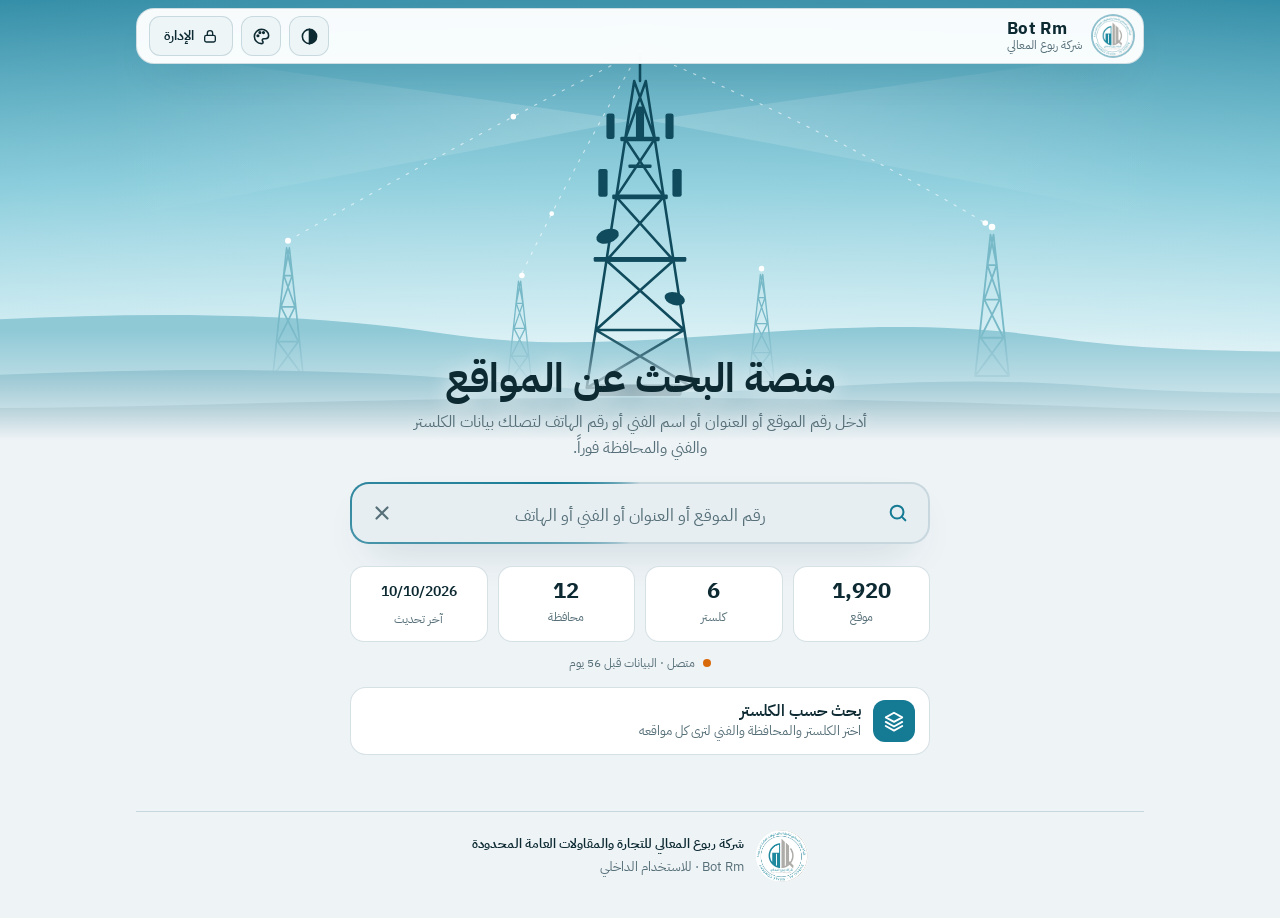
==== index.html @ cd080a54 "Share site as image, print layout, swipe nav, advanced filters, popular searches, app shortcuts, the" ====
<!doctype html>
<html lang="ar" dir="rtl">
<head>
<meta charset="utf-8">
<meta name="viewport" content="width=device-width,initial-scale=1,viewport-fit=cover">
<title>Bot Rm — منصة البحث عن المواقع</title>
<meta name="description" content="ابحث برقم الموقع واحصل على الكلستر والفني والمحافظة والعنوان فوراً">
<meta name="theme-color" content="#06222b">
<meta name="robots" content="noindex,nofollow">
<script>try{var m=JSON.parse(localStorage.getItem("brm_theme")||'"auto"');document.documentElement.dataset.mode=m;if(m!=="auto")document.documentElement.dataset.theme=m}catch(e){}</script>
<link rel="manifest" href="manifest.webmanifest">
<link rel="icon" href="icons/favicon.png">
<link rel="apple-touch-icon" href="icons/apple-touch-icon.png">
<meta name="apple-mobile-web-app-capable" content="yes">
<meta name="mobile-web-app-capable" content="yes">
<meta name="apple-mobile-web-app-title" content="Bot Rm">
<meta name="apple-mobile-web-app-status-bar-style" content="black-translucent">
<link rel="preconnect" href="https://fonts.googleapis.com">
<link rel="preconnect" href="https://fonts.gstatic.com" crossorigin>
<link href="https://fonts.googleapis.com/css2?family=IBM+Plex+Sans+Arabic:wght@400;500;600;700&display=swap" rel="stylesheet">
<link rel="modulepreload" href="js/main.js">
<link rel="modulepreload" href="js/lib/dom.js">
<link rel="modulepreload" href="js/lib/storage.js">
<link rel="modulepreload" href="js/lib/text.js">
<link rel="modulepreload" href="js/lib/labels.js">
<link rel="modulepreload" href="js/data/store.js">
<link rel="modulepreload" href="js/data/analytics.js">
<link rel="modulepreload" href="js/ui/search.js">
<link rel="modulepreload" href="js/ui/card.js">
<link rel="modulepreload" href="js/ui/fields.js">
<link rel="modulepreload" href="js/ui/effects.js">
<link rel="modulepreload" href="js/ui/home.js">
<link rel="modulepreload" href="js/ui/theme.js">
<link rel="modulepreload" href="js/ui/browse.js">
<link rel="stylesheet" href="css/tokens.css">
<link rel="stylesheet" href="css/base.css">
<link rel="stylesheet" href="css/scene.css">
<link rel="stylesheet" href="css/search.css">
<link rel="stylesheet" href="css/card.css">
<link rel="stylesheet" href="css/browse.css">
<link rel="stylesheet" href="css/admin.css">
<link rel="stylesheet" href="css/polish.css">
</head>
<body>
<div class="stage" id="stage" aria-hidden="true">
<svg id="scene" viewBox="0 0 800 380" preserveAspectRatio="xMidYMin meet" overflow="visible" focusable="false">
  <defs>
    <radialGradient id="glow" cx="50%" cy="100%" r="70%"><stop offset="0" style="stop-color:var(--glow);stop-opacity:.9"/><stop offset="1" style="stop-color:var(--glow);stop-opacity:0"/></radialGradient>
    <linearGradient id="beamL" x1="1" y1="0" x2="0" y2="0"><stop offset="0" style="stop-color:var(--ring);stop-opacity:.34"/><stop offset="1" style="stop-color:var(--ring);stop-opacity:0"/></linearGradient>
    <linearGradient id="beamR" x1="0" y1="0" x2="1" y2="0"><stop offset="0" style="stop-color:var(--ring);stop-opacity:.34"/><stop offset="1" style="stop-color:var(--ring);stop-opacity:0"/></linearGradient>
    <symbol id="tw" viewBox="0 0 60 200"><path d="M8 195L28 10M52 195L32 10M24.0 50H36.0M20.0 95H40.0M15.0 145H45.0M8.0 195H52.0M28.0 10L36.0 50M32.0 10L24.0 50M24.0 50L40.0 95M36.0 50L20.0 95M20.0 95L45.0 145M40.0 95L15.0 145M15.0 145L52.0 195M45.0 145L8.0 195" fill="none" stroke="currentColor" stroke-width="2.4" stroke-linecap="round"/></symbol>
    <path id="lk1" d="M96 208Q250 120 400 44"/><path id="lk2" d="M704 196Q560 110 400 44"/><path id="lk3" d="M298 236Q350 130 400 44"/>
  </defs>
  <rect x="-900" y="-400" width="2600" height="1100" fill="url(#glow)"/>
  <g class="stars" fill="#fff">
    <circle cx="60" cy="40" r="1.2"/><circle cx="150" cy="90" r="1"/><circle cx="240" cy="30" r="1.4"/><circle cx="330" cy="70" r="1"/><circle cx="470" cy="28" r="1.2"/><circle cx="560" cy="80" r="1"/><circle cx="650" cy="36" r="1.5"/><circle cx="740" cy="96" r="1"/><circle cx="20" cy="120" r="1"/><circle cx="780" cy="30" r="1.2"/><circle cx="520" cy="120" r="0.9"/><circle cx="280" cy="130" r="0.9"/>
  </g>
  <path d="M-900 300C-700 276-520 304-330 288S60 262 230 288 560 262 760 292 1300 282 1700 300V700H-900Z" fill="var(--hill1)"/>
  <g class="far" style="color:var(--tower-far)">
    <use href="#tw" x="78" y="208" width="36" height="120"/><use href="#tw" x="280" y="238" width="32" height="96"/><use href="#tw" x="490" y="232" width="30" height="100"/><use href="#tw" x="684" y="196" width="40" height="132"/>
    <circle class="bc" cx="96" cy="208" r="2.6" style="animation-delay:.2s"/><circle class="bc" cx="298" cy="238" r="2.4" style="animation-delay:1.1s"/><circle class="bc" cx="505" cy="232" r="2.4" style="animation-delay:.7s"/><circle class="bc" cx="704" cy="196" r="2.8" style="animation-delay:1.7s"/>
  </g>
  <g class="links" fill="none" stroke="var(--ring)" stroke-width="1" stroke-dasharray="2 7" stroke-linecap="round" opacity=".6">
    <use href="#lk1"/><use href="#lk2"/><use href="#lk3"/>
  </g>
  <g fill="var(--ring)"><circle r="2.4"><animateMotion dur="4.2s" repeatCount="indefinite" begin="0s" keyPoints="1;0" keyTimes="0;1" calcMode="linear"><mpath href="#lk1"/></animateMotion></circle><circle r="2.4"><animateMotion dur="5s" repeatCount="indefinite" begin="1.4s"><mpath href="#lk2"/></animateMotion></circle><circle r="2"><animateMotion dur="3.4s" repeatCount="indefinite" begin=".6s"><mpath href="#lk3"/></animateMotion></circle></g>
  <path d="M-900 336C-700 318-520 340-300 330S100 312 300 332 600 318 800 334 1300 326 1700 338V700H-900Z" fill="var(--hill2)"/>
  <g class="beams"><path class="bm" d="M392 104L-60 40V190Z" fill="url(#beamL)"/><path class="bm b2" d="M408 104L860 40V190Z" fill="url(#beamR)"/></g>
  <g class="rings" fill="none" stroke="var(--ring)" stroke-width="1.6">
    <circle class="rg" cx="400" cy="104" r="10"/><circle class="rg" cx="400" cy="104" r="10" style="animation-delay:1.3s"/><circle class="rg" cx="400" cy="104" r="10" style="animation-delay:2.6s"/>
    <circle class="rg burst" cx="400" cy="104" r="10"/><circle class="rg burst" cx="400" cy="104" r="10" style="animation-delay:.18s"/>
  </g>
  <g class="main" style="color:var(--tower)">
    <path d="M354 335L395 70M446 335L405 70M387.3 120H412.7M379.5 170H420.5M371.0 225H429.0M361.8 285H438.2M354.0 335H446.0M395.0 70L412.7 120M405.0 70L387.3 120M387.3 120L420.5 170M412.7 120L379.5 170M379.5 170L429.0 225M420.5 170L371.0 225M371.0 225L438.2 285M429.0 225L361.8 285M361.8 285L446.0 335M438.2 285L354.0 335" fill="none" stroke="currentColor" stroke-width="2.2" stroke-linecap="round" stroke-linejoin="round"/>
    <path d="M400 70V46" stroke="currentColor" stroke-width="2.2" stroke-linecap="round"/>
    <g fill="currentColor"><rect x="383" y="118" width="34" height="4" rx="1"/><rect x="376" y="168" width="48" height="4" rx="1"/><rect x="360" y="222" width="80" height="4" rx="1"/>
      <rect x="371" y="98" width="7" height="22" rx="2"/><rect x="422" y="98" width="7" height="22" rx="2"/><rect x="396.5" y="92" width="7" height="28" rx="2"/>
      <rect x="364" y="146" width="8" height="24" rx="2"/><rect x="428" y="146" width="8" height="24" rx="2"/><rect x="390" y="142" width="20" height="3" rx="1"/>
      <ellipse cx="372" cy="204" rx="10" ry="6" transform="rotate(-18 372 204)"/><ellipse cx="430" cy="258" rx="9" ry="5.5" transform="rotate(16 430 258)"/></g>
    <rect x="364" y="332" width="72" height="10" rx="2" fill="currentColor"/>
    <circle class="bcm" cx="400" cy="42" r="3.4"/>
  </g>
  <path d="M-900 352C-600 344-300 358 0 350S500 340 800 352 1300 346 1700 354V700H-900Z" fill="var(--ground)"/>
</svg>
</div>

<div class="app" id="app">
  <header class="top">
    <div class="brand">
      <img src="icons/seal.png" alt="شعار شركة ربوع المعالي" width="40" height="40">
      <span><b>Bot Rm</b><small>شركة ربوع المعالي</small></span>
    </div>
    <div class="tools">
      <button class="btn icon" id="themeBtn" type="button" aria-label="تبديل الوضع" title="تبديل الوضع">
        <svg class="i-auto" viewBox="0 0 24 24" fill="none" stroke="currentColor" stroke-width="2" stroke-linecap="round" stroke-linejoin="round"><circle cx="12" cy="12" r="9"/><path d="M12 3v18" /><path d="M12 3a9 9 0 0 1 0 18z" fill="currentColor" stroke="none"/></svg>
        <svg class="i-sun" viewBox="0 0 24 24" fill="none" stroke="currentColor" stroke-width="2" stroke-linecap="round" stroke-linejoin="round"><circle cx="12" cy="12" r="4"/><path d="M12 2v2M12 20v2M4.9 4.9l1.4 1.4M17.7 17.7l1.4 1.4M2 12h2M20 12h2M4.9 19.1l1.4-1.4M17.7 6.3l1.4-1.4"/></svg>
        <svg class="i-moon" viewBox="0 0 24 24" fill="none" stroke="currentColor" stroke-width="2" stroke-linecap="round" stroke-linejoin="round"><path d="M21 12.8A9 9 0 1 1 11.2 3a7 7 0 0 0 9.8 9.8z"/></svg>
      </button>
      <button class="btn icon" id="settingsBtn" type="button" aria-label="التخصيص" title="الألوان وحجم الخط"><svg viewBox="0 0 24 24" fill="none" stroke="currentColor" stroke-width="2" stroke-linecap="round" stroke-linejoin="round"><path d="M12 3a9 9 0 1 0 0 18c1.2 0 2-.8 2-1.8 0-.5-.2-.9-.5-1.3-.3-.4-.5-.8-.5-1.3 0-1 .8-1.8 1.8-1.8H17a4 4 0 0 0 4-4c0-4.4-4-8-9-8z"/><circle cx="7.5" cy="11" r="1" fill="currentColor"/><circle cx="10" cy="7" r="1" fill="currentColor"/><circle cx="14.5" cy="7" r="1" fill="currentColor"/></svg></button>
      <button class="btn" id="adminBtn" type="button"><svg viewBox="0 0 24 24" fill="none" stroke="currentColor" stroke-width="2" stroke-linecap="round" stroke-linejoin="round"><rect x="4" y="11" width="16" height="10" rx="2.5"/><path d="M8 11V8a4 4 0 0 1 8 0v3"/></svg>الإدارة</button>
    </div>
  </header>

  <main id="main">
    <section class="hero">
      <h1>منصة البحث عن المواقع</h1>
      <p>أدخل رقم الموقع أو العنوان أو اسم الفني أو رقم الهاتف لتصلك بيانات الكلستر والفني والمحافظة فوراً.</p>
      <form class="search" id="form" autocomplete="off" role="search">
        <span class="ico"><svg viewBox="0 0 24 24" fill="none" stroke="currentColor" stroke-width="2.2" stroke-linecap="round"><circle cx="11" cy="11" r="7"/><path d="m20 20-3.5-3.5"/></svg></span>
        <input id="q" dir="auto" type="search" inputmode="search" enterkeyhint="search" placeholder="رقم الموقع أو العنوان أو الفني أو الهاتف" aria-label="بحث" autocapitalize="off" autocorrect="off" spellcheck="false" disabled>
        <button class="clr" id="clr" type="button" hidden aria-label="مسح"><svg viewBox="0 0 24 24" fill="none" stroke="currentColor" stroke-width="2.4" stroke-linecap="round"><path d="M6 6l12 12M18 6 6 18"/></svg></button>
      </form>
      <div class="stats" id="stats"><div class="stat sk"></div><div class="stat sk"></div><div class="stat sk"></div></div>
      <div class="conn" id="conn" role="status"></div>
      <button class="browse-btn" id="browseBtn" type="button">
        <span class="bi"><svg viewBox="0 0 24 24" fill="none" stroke="currentColor" stroke-width="2" stroke-linecap="round" stroke-linejoin="round" aria-hidden="true"><path d="m12 3 9 5-9 5-9-5z"/><path d="m3 13 9 5 9-5"/><path d="m3 17.5 9 5 9-5"/></svg></span>
        <span class="bt"><b>بحث حسب الكلستر</b><small>اختر الكلستر والمحافظة والفني لترى كل مواقعه</small></span>
      </button>
      <div class="recent" id="recent"></div>
      <button class="chip install" id="install" type="button" hidden>⬇️ تثبيت التطبيق على جهازك</button>
    </section>
    <section id="out" aria-live="polite"></section>
  </main>
  <footer class="foot" id="foot"></footer>
</div>
<section class="sheet" id="browse" hidden aria-label="بحث حسب الكلستر">
  <div class="bscroll">
    <header class="bhead"><button class="btn icon bclose" type="button" aria-label="رجوع"><svg viewBox="0 0 24 24" fill="none" stroke="currentColor" stroke-width="2.2" stroke-linecap="round" stroke-linejoin="round"><path d="m9 6 6 6-6 6"/></svg></button><h2>بحث حسب الكلستر</h2></header>
    <div class="bbody"></div>
  </div>
</section>
<div class="toast" id="toast" role="status"></div>
<dialog id="dlg"></dialog>

<script src="config.js"></script>
<script src="core.js"></script>
<script type="module" src="js/main.js"></script>
</body>
</html>
---- css/tokens.css ----
/* الألوان — مستمدة من شعار الشركة. light-dark() يتبع إعداد الجهاز تلقائياً */
:root {
  color-scheme: light dark;
  --bg:    light-dark(#eef3f6, #06222b);
  --bg2:   light-dark(#e6eef2, #0a2f3b);
  --surf:  light-dark(rgba(255,255,255,.96), rgba(10,47,59,.82));
  --surf2: light-dark(#eef5f7, #0f3a48);
  --line:  light-dark(rgba(15,80,100,.17), rgba(150,215,235,.17));
  --tx:    light-dark(#0d2a33, #eef8fa);
  --mut:   light-dark(#566f78, #9dbfca);
  --acc:   light-dark(#157a94, #3cc3df);
  --accfg: light-dark(#ffffff, #03171d);
  --s1: light-dark(#d6224a, #ff5470);
  --s2: light-dark(#d86a0c, #ff9b4a);
  --s3: light-dark(#0f9a63, #48e0a0);
  --bad: var(--s1);
  --shadow-c: light-dark(rgb(10 70 90 / .30), rgb(0 12 20 / .62));
  --shadow: 0 18px 44px -22px var(--shadow-c);
  --glow-bg: light-dark(rgb(27 127 152 / .10), rgb(60 195 223 / .14));

  /* مشهد الأبراج */
  --sky1: light-dark(#2d8aa4, #03141b);
  --sky2: light-dark(#6cc0d3, #0a3342);
  --sky3: light-dark(#bfe6ee, #1f8aa3);
  --sky4: light-dark(#eef8fa, #9fdcea);
  --glow: light-dark(#ffffff, #7fd6ea);
  --ring: light-dark(#ffffff, #a8eefc);
  --hill1: light-dark(#8fc9d6, #0b3a48);
  --hill2: light-dark(#5fa9bb, #072a35);
  --ground: light-dark(#2f7f93, #041a22);
  --tower: light-dark(#0f4b5d, #03141b);
  --tower-far: light-dark(#78b9c8, #0d4658);

  --r: 18px;
  --sh: 380px;            /* ارتفاع المشهد */
}
:root[data-theme=light] { color-scheme: light; }
:root[data-theme=dark]  { color-scheme: dark; }
---- css/base.css ----
*, *::before, *::after { box-sizing: border-box; -webkit-tap-highlight-color: transparent; }
body {
  margin: 0; min-height: 100dvh; background: var(--bg) radial-gradient(800px 420px at 50% -6%, var(--glow-bg), transparent 70%) no-repeat; color: var(--tx); overflow-x: hidden;
  font: 16px/1.6 'IBM Plex Sans Arabic', 'Segoe UI', Tahoma, system-ui, sans-serif; font-variant-numeric: tabular-nums;
}
body.has-result { --sh: 150px; }
button { font: inherit; color: inherit; cursor: pointer; }
:focus-visible { outline: 2px solid var(--acc); outline-offset: 2px; }

.app { position: relative; z-index: 1; max-width: 780px; margin: 0 auto; padding: 0 16px calc(36px + env(safe-area-inset-bottom)); }

/* الشريط العلوي */
.top {
  position: sticky; top: calc(8px + env(safe-area-inset-top)); z-index: 20; margin-top: calc(8px + env(safe-area-inset-top));
  display: flex; align-items: center; justify-content: space-between; padding: 7px 10px 7px 12px;
  border: 1px solid var(--line); border-radius: 18px; background: var(--surf);
  backdrop-filter: blur(16px) saturate(1.3); -webkit-backdrop-filter: blur(16px) saturate(1.3); box-shadow: var(--shadow);
}
.brand { display: flex; align-items: center; gap: 11px; }
.brand img { width: 40px; height: 40px; border-radius: 50%; background: #fff; display: block; box-shadow: 0 0 0 2px color-mix(in srgb, var(--acc) 45%, transparent); }
.brand span { display: flex; flex-direction: column; line-height: 1.2; }
.brand b { font-size: 17px; font-weight: 700; direction: ltr; text-align: start; letter-spacing: .3px; }
.brand small { font-size: 11.5px; color: var(--mut); }

/* الأزرار */
.btn {
  display: inline-flex; align-items: center; justify-content: center; gap: 8px; padding: 8px 14px; border-radius: 11px;
  border: 1px solid var(--line); background: var(--surf2); color: var(--tx); font-size: 14px; font-weight: 600; text-decoration: none;
  transition: transform .15s, border-color .15s, color .15s, filter .15s, box-shadow .15s;
}
.btn:hover { border-color: var(--acc); color: var(--acc); }
.btn:active { transform: scale(.97); }
.btn svg { width: 16px; height: 16px; }
.btn.pri { background: var(--acc); border-color: var(--acc); color: var(--accfg); font-weight: 700; }
.btn.pri:hover { filter: brightness(1.08); color: var(--accfg); box-shadow: 0 8px 22px -6px color-mix(in srgb, var(--acc) 70%, transparent); }
.btn.ghost { background: transparent; }
.btn[disabled] { opacity: .5; pointer-events: none; }
.btn.icon { width: 40px; height: 40px; padding: 0; border-radius: 12px; }
.btn.icon svg { width: 19px; height: 19px; }

.toast {
  position: fixed; inset-inline: 0; bottom: calc(22px + env(safe-area-inset-bottom)); margin: auto; width: max-content; max-width: 90vw; z-index: 99;
  padding: 9px 18px; border-radius: 99px; background: var(--tx); color: var(--bg); font-weight: 600;
  opacity: 0; transform: translateY(10px); transition: .25s; pointer-events: none;
}
.toast.on { opacity: 1; transform: none; }

.foot {
  margin-top: 32px; padding-top: 18px; border-top: 1px solid var(--line); display: flex; align-items: center; justify-content: center; gap: 12px;
  color: var(--mut); font-size: 12.5px;
}
.foot img { border-radius: 50%; background: #fff; flex: none; }
.foot div { display: flex; flex-direction: column; gap: 2px; }
.foot b { color: var(--tx); font-weight: 600; font-size: 13px; }
.has-result .foot { display: none; }

@keyframes up { from { opacity: 0; transform: translateY(14px); } to { opacity: 1; transform: none; } }

@media print {
  .stage, .top, .search, .foot, .acts { display: none; }
  body { background: #fff; color: #000; }
}
@media (prefers-reduced-motion: reduce) { *, *::before, *::after { animation: none !important; transition: none !important; } }

/* مبدّل الوضع (تلقائي / نهاري / ليلي) */
.top .tools { display: flex; align-items: center; gap: 8px; }
#themeBtn svg { transition: transform .4s cubic-bezier(.2,.8,.2,1); }
#themeBtn:hover svg { transform: rotate(25deg); }
#themeBtn .i-sun, #themeBtn .i-moon, #themeBtn .i-auto { display: none; }
[data-mode=light] #themeBtn .i-sun, [data-mode=dark] #themeBtn .i-moon, [data-mode=auto] #themeBtn .i-auto { display: block; }

/* شريط الإعلانات */
.bcast { position: sticky; top: 0; z-index: 70; display: flex; align-items: flex-start; gap: 10px; padding: calc(10px + env(safe-area-inset-top)) 14px 10px; color: #fff; background: linear-gradient(90deg, #0e7490, #0b5d78); box-shadow: 0 8px 24px -12px rgb(0 0 0 / .5); animation: bcIn .4s cubic-bezier(.2,.8,.2,1) both; }
.bcast.warn { background: linear-gradient(90deg, #c27a0a, #a86406); }
.bcast.alert { background: linear-gradient(90deg, #d6403a, #a8262a); }
.bcast p { flex: 1; margin: 0; font-size: 14.5px; font-weight: 600; line-height: 1.55; white-space: pre-wrap; }
.bcast button { flex: none; width: 28px; height: 28px; border-radius: 50%; background: rgb(255 255 255 / .2); color: #fff; font-size: 13px; }
@keyframes bcIn { from { transform: translateY(-100%); } }
---- css/scene.css ----
/* مشهد أبراج الاتصالات */
.stage {
  position: absolute; inset: 0 0 auto 0; height: var(--sh); overflow: hidden; z-index: 0; transition: height .55s cubic-bezier(.2,.8,.2,1);
  background: linear-gradient(180deg, var(--sky1) 0, var(--sky2) 42%, var(--sky3) 78%, var(--sky4) 100%);
}
.stage::after { content: ""; position: absolute; inset: auto 0 0 0; height: 110px; background: linear-gradient(180deg, transparent, var(--bg)); }
.stage svg { position: absolute; top: 0; left: 50%; transform: translateX(-50%); height: 100%; width: max(100%, calc(var(--sh) * 2.1053)); overflow: visible; display: block; }

.stars circle { animation: twinkle 3.6s ease-in-out infinite; }
.stars circle:nth-child(2n) { animation-delay: 1.2s; }
.stars circle:nth-child(3n) { animation-delay: 2.1s; }
@media (prefers-color-scheme: light) { :root:not([data-theme=dark]) .stars { display: none; } }
:root[data-theme=light] .stars { display: none; }
@keyframes twinkle { 0%, 100% { opacity: .25; } 50% { opacity: 1; } }

.rg { vector-effect: non-scaling-stroke; transform-box: fill-box; transform-origin: center; opacity: 0; animation: ring 3.9s cubic-bezier(.2,.6,.3,1) infinite; }
@keyframes ring { 0% { transform: scale(1); opacity: .85; } 100% { transform: scale(15); opacity: 0; } }
.rg.burst { animation: none; stroke-width: 2; }
#scene.ping .rg.burst { animation: burst 1.1s cubic-bezier(.2,.6,.3,1) both; }
@keyframes burst { 0% { transform: scale(1); opacity: 1; } 100% { transform: scale(22); opacity: 0; } }

.bm { opacity: .55; transform-box: fill-box; transform-origin: right center; animation: beam 5s ease-in-out infinite; }
.bm.b2 { transform-origin: left center; animation-delay: 2.5s; }
@keyframes beam { 0%, 100% { opacity: .15; transform: scaleX(.82); } 50% { opacity: .75; transform: scaleX(1); } }

.bc, .bcm { fill: var(--ring); animation: blink 1.9s ease-in-out infinite; }
.bcm { animation-duration: 1.4s; }
@keyframes blink { 0%, 100% { opacity: .2; } 50% { opacity: 1; } }

#scene[data-sev=s1] .rg.burst { stroke: var(--s1); }
#scene[data-sev=s2] .rg.burst { stroke: var(--s2); }
#scene[data-sev=s3] .rg.burst { stroke: var(--s3); }
---- css/search.css ----
/* الرأس + البحث + الإحصاءات */
.hero { text-align: center; padding: calc(var(--sh) - 150px) 0 6px; transition: padding .55s cubic-bezier(.2,.8,.2,1); }
.has-result .hero { padding-top: calc(var(--sh) - 112px); }
.hero h1 { margin: 0 0 6px; font-size: clamp(27px, 6.2vw, 40px); font-weight: 700; line-height: 1.25; text-shadow: 0 2px 20px var(--bg); }
.hero p { margin: 0 auto 20px; max-width: 29em; color: var(--mut); text-shadow: 0 1px 12px var(--bg); }
.has-result .hero h1, .has-result .hero p { display: none; }

@property --a { syntax: '<angle>'; inherits: false; initial-value: 0deg; }
@keyframes spin { to { --a: 360deg; } }
.search { position: relative; max-width: 580px; margin: 0 auto; padding: 2px; border-radius: 19px; background: var(--line); box-shadow: var(--shadow); }
.search::before {
  content: ""; position: absolute; inset: 0; border-radius: 19px; pointer-events: none; opacity: 0; transition: opacity .25s;
  background: conic-gradient(from var(--a), transparent 0 55%, var(--acc) 80%, transparent); animation: spin 3s linear infinite;
}
.search:focus-within::before { opacity: 1; }
.search input {
  position: relative; width: 100%; height: 58px; padding: 0 56px; border: 0; border-radius: 17px; outline: 0;
  background: var(--bg2); color: var(--tx); text-align: center; font: 600 24px 'IBM Plex Sans Arabic', system-ui;
  -webkit-appearance: none; appearance: none; unicode-bidi: plaintext;
}
.search input::placeholder { color: var(--mut); font: 400 17px 'IBM Plex Sans Arabic', system-ui; direction: rtl; }
.search input::-webkit-search-cancel-button, .search input::-webkit-search-decoration { display: none; -webkit-appearance: none; }
.search .ico, .search .clr {
  position: absolute; top: 50%; z-index: 2; width: 44px; height: 44px; display: grid; place-items: center; transform: translateY(-50%);
  border: 0; background: none; color: var(--mut);
}
.search .ico { inset-inline-start: 10px; color: var(--acc); pointer-events: none; }
.search .clr { inset-inline-end: 10px; border-radius: 12px; }
.search .clr:hover { color: var(--tx); }
.search svg { width: 22px; height: 22px; }

.stats { display: grid; grid-template-columns: repeat(4, 1fr); gap: 10px; max-width: 580px; margin: 22px auto 0; }
.stat {
  padding: 11px 6px 9px; text-align: center; border: 1px solid var(--line); border-radius: 14px; background: var(--surf);
  backdrop-filter: blur(10px); -webkit-backdrop-filter: blur(10px); animation: up .6s both;
}
.stat:nth-child(2) { animation-delay: .07s; } .stat:nth-child(3) { animation-delay: .14s; } .stat:nth-child(4) { animation-delay: .21s; }
.stat b { display: block; font-size: 22px; font-weight: 700; line-height: 1.2; }
.stat.upd b { font-size: 13.5px; line-height: 2.1; font-weight: 600; }
.stat span { font-size: 12px; color: var(--mut); }

.chip {
  display: inline-flex; align-items: center; gap: 6px; padding: 5px 13px; border-radius: 99px; border: 1px solid var(--line);
  background: var(--surf); color: var(--mut); font-size: 13.5px; font-weight: 500;
}
button.chip { cursor: pointer; transition: border-color .15s, color .15s, transform .15s; }
button.chip:hover { border-color: var(--acc); color: var(--acc); transform: translateY(-1px); }
.recent { margin-top: 18px; text-align: center; }
.recent small { display: block; margin-bottom: 8px; color: var(--mut); font-size: 12px; }
.recent div { display: flex; flex-wrap: wrap; justify-content: center; gap: 8px; }
.has-result .stats, .has-result .recent { display: none; }

/* نتائج البحث النصي */
#out { margin-top: 14px; }
.list { display: flex; flex-direction: column; gap: 8px; }
.li {
  width: 100%; display: flex; align-items: center; gap: 12px; padding: 12px 14px; text-align: start;
  border: 1px solid var(--line); border-radius: 14px; background: var(--surf); animation: up .35s both; transition: transform .15s, border-color .15s;
}
.li:nth-child(2) { animation-delay: .04s; } .li:nth-child(3) { animation-delay: .08s; } .li:nth-child(n+4) { animation-delay: .12s; }
.li:hover { border-color: var(--acc); transform: translateX(-3px); }
.li .n { min-width: 58px; direction: ltr; text-align: start; font-size: 18px; font-weight: 700; color: var(--acc); }
.li .t { flex: 1; min-width: 0; display: flex; flex-direction: column; gap: 1px; font-weight: 500; }
.li .nm { display: -webkit-box; -webkit-line-clamp: 1; -webkit-box-orient: vertical; overflow: hidden; }
.li .g { font-size: 12px; color: var(--mut); font-weight: 400; }
.notfound { padding: 28px 18px; text-align: center; color: var(--mut); border: 1.5px dashed var(--line); border-radius: var(--r); background: var(--surf); animation: up .3s both; }
.notfound b { display: block; margin-bottom: 4px; font-size: 19px; font-weight: 600; color: var(--tx); }
.simi { margin-top: 12px; }
.simi small { display: block; margin-bottom: 6px; color: var(--mut); }
.simi div { display: flex; flex-wrap: wrap; gap: 8px; }

@media (max-width: 520px) {
  .search input { font-size: 22px; height: 56px; }
  .stat b { font-size: 20px; } .stat.upd b { font-size: 12px; line-height: 2.2; }
}
@media (min-width: 900px) { :root { --sh: 440px; } body.has-result { --sh: 170px; } }

.suggest-title { margin: 4px 4px 10px; color: var(--mut); font-size: 13.5px; }
.suggest-title b { color: var(--acc); direction: ltr; unicode-bidi: isolate; }
.install { margin-top: 14px; cursor: pointer; color: var(--acc); border-color: color-mix(in srgb, var(--acc) 45%, var(--line)); }
.install[hidden] { display: none; }
.has-result .install { display: none; }
---- css/card.css ----
/* بطاقة الموقع */
.card {
  position: relative; overflow: hidden; border: 1px solid var(--line); border-radius: var(--r); background: var(--surf);
  box-shadow: var(--shadow); backdrop-filter: blur(14px); -webkit-backdrop-filter: blur(14px); animation: up .5s cubic-bezier(.2,.8,.2,1) both;
}
.card::before {
  content: ""; position: absolute; inset-inline: 0; top: 0; height: 3px; z-index: 2; background: var(--line);
  transform-origin: right; animation: grow .8s .1s cubic-bezier(.2,.8,.2,1) both;
}
.card.sev-s1::before { background: linear-gradient(90deg, transparent, var(--s1)); }
.card.sev-s2::before { background: linear-gradient(90deg, transparent, var(--s2)); }
.card.sev-s3::before { background: linear-gradient(90deg, transparent, var(--s3)); }
@keyframes grow { from { transform: scaleX(0); } }

.head { display: flex; align-items: flex-start; justify-content: space-between; gap: 12px; padding: 16px 16px 12px; }
.head .id { font-size: 12.5px; color: var(--mut); }
.head .id-n { direction: ltr; text-align: start; font-size: 44px; font-weight: 700; line-height: 1.05; letter-spacing: .5px; }
.badges { display: flex; flex-wrap: wrap; gap: 6px; margin-top: 8px; }
.bd { padding: 2px 10px; border: 1px solid var(--line); border-radius: 8px; background: var(--bg2); font-size: 12.5px; font-weight: 600; direction: ltr; }
.bd.s1 { color: var(--s1); border-color: color-mix(in srgb, var(--s1) 50%, transparent); background: color-mix(in srgb, var(--s1) 15%, transparent); }
.bd.s2 { color: var(--s2); border-color: color-mix(in srgb, var(--s2) 50%, transparent); background: color-mix(in srgb, var(--s2) 15%, transparent); }
.bd.s3 { color: var(--s3); border-color: color-mix(in srgb, var(--s3) 45%, transparent); background: color-mix(in srgb, var(--s3) 14%, transparent); }
.acts { display: flex; gap: 6px; }

/* البيانات الأهم: الكلستر، الفني، المحافظة، العنوان */
.key { display: grid; grid-template-columns: repeat(12, 1fr); gap: 8px; padding: 0 12px 12px; }
.k {
  grid-column: 1 / -1; display: flex; flex-wrap: wrap; align-items: flex-start; gap: 11px; padding: 11px 12px;
  border: 1px solid var(--line); border-radius: 14px; background: var(--bg2); animation: up .5s both; transition: transform .2s, border-color .2s;
}
.k:hover { transform: translateY(-2px); border-color: color-mix(in srgb, var(--acc) 55%, transparent); }
.k:nth-child(1) { animation-delay: .1s; } .k:nth-child(2) { animation-delay: .17s; } .k:nth-child(3) { animation-delay: .24s; } .k:nth-child(4) { animation-delay: .31s; }
.ki { flex: none; width: 38px; height: 38px; display: grid; place-items: center; border-radius: 11px; color: var(--acc); background: color-mix(in srgb, var(--acc) 15%, transparent); }
.ki svg { width: 21px; height: 21px; }
.kb { flex: 1; min-width: 0; }
.kb small { display: block; font-size: 12px; color: var(--mut); }
.kb > b { display: block; font-size: 18px; font-weight: 600; line-height: 1.35; overflow-wrap: anywhere; }
.k-none { color: var(--mut) !important; font-size: 14.5px !important; font-weight: 400 !important; }

.k-cl { grid-column: span 7; background: linear-gradient(120deg, color-mix(in srgb, var(--acc) 22%, var(--bg2)), var(--bg2) 75%); border-color: color-mix(in srgb, var(--acc) 40%, var(--line)); }
.k-cl .ki { background: var(--acc); color: var(--accfg); box-shadow: 0 8px 20px -6px color-mix(in srgb, var(--acc) 70%, transparent); }
.k-cl .kb > b { font-size: 22px; font-weight: 700; }
.k-cl.none { background: var(--bg2); border-color: var(--line); }
.k-cl.none .ki { background: color-mix(in srgb, var(--acc) 12%, transparent); color: var(--acc); box-shadow: none; }
.k-gov { grid-column: span 5; }
.k-addr .kb > b { font-size: 16.5px; font-weight: 500; }
@media (min-width: 640px) { .k-tech { grid-column: span 6; } .k-cl { grid-column: span 6; } .k-gov { grid-column: span 4; } .k-addr { grid-column: span 8; } }

/* عرض المزيد: كل بيانات الملف مجمّعة في أقسام */
.more { border-top: 1px solid var(--line); }
.more > summary {
  list-style: none; display: flex; align-items: center; justify-content: space-between; gap: 10px; padding: 13px 16px; cursor: pointer;
  font-size: 14.5px; font-weight: 600; color: var(--acc); transition: background .2s;
}
.more > summary::-webkit-details-marker { display: none; }
.more > summary:hover { background: color-mix(in srgb, var(--acc) 7%, transparent); }
.more > summary em { margin-inline-start: auto; font-style: normal; font-size: 12px; font-weight: 500; color: var(--mut); }
.more > summary::after { content: ""; flex: none; width: 9px; height: 9px; border: solid currentColor; border-width: 0 2px 2px 0; transform: rotate(45deg) translateY(-2px); transition: transform .25s; }
.more[open] > summary::after { transform: rotate(225deg) translateY(-2px); }
.more-body { display: grid; gap: 10px; padding: 4px 12px 14px; animation: up .35s both; }
.grp { border: 1px solid var(--line); border-radius: 14px; background: var(--bg2); padding: 10px 14px 6px; }
.grp h3 { display: flex; align-items: center; gap: 9px; margin: 0 0 2px; font-size: 14px; font-weight: 600; }
.grp h3 em { margin-inline-start: auto; font-style: normal; font-size: 11.5px; font-weight: 500; color: var(--mut); padding: 1px 8px; border-radius: 99px; background: color-mix(in srgb, var(--acc) 12%, transparent); }
.gi { width: 26px; height: 26px; display: grid; place-items: center; border-radius: 8px; color: var(--acc); background: color-mix(in srgb, var(--acc) 14%, transparent); }
.gi svg { width: 16px; height: 16px; }
.grid { display: grid; grid-template-columns: 1fr 1fr; gap: 0 16px; }
.f { min-width: 0; padding: 7px 0; border-top: 1px solid var(--line); }
.grid > .f:nth-child(-n+2) { border-top: 0; }
.f.full { grid-column: 1 / -1; }
.f label { display: block; font-size: 11.5px; color: var(--mut); }
.f div { font-size: 14.5px; font-weight: 600; overflow-wrap: anywhere; }
.f .en { direction: ltr; display: inline-block; unicode-bidi: plaintext; }
.f .bd { font-size: 12px; }
.muted { color: var(--mut); font-weight: 400; }

/* أرقام الاتصال: شبكة مضغوطة (عمودان على الهاتف) */
.contacts { flex: 1 0 100%; display: grid; grid-template-columns: repeat(auto-fit, minmax(146px, 1fr)); gap: 6px; margin-top: 2px; }
.pill {
  display: flex; align-items: center; gap: 4px; padding: 3px; min-width: 0;
  border: 1px solid var(--line); border-radius: 12px; background: var(--surf2); transition: border-color .15s;
}
.pill:hover { border-color: var(--acc); }
.pn { flex: 1; min-width: 0; padding: 2px 8px; display: flex; flex-direction: column; line-height: 1.25; color: var(--tx); text-decoration: none; border-radius: 9px; }
.pn small { font-size: 10.5px; color: var(--mut); }
.pn span { direction: ltr; text-align: start; font-size: 15.5px; font-weight: 600; letter-spacing: .3px; white-space: nowrap; }
.mini { width: 32px; height: 32px; flex: none; display: grid; place-items: center; border-radius: 10px; color: var(--acc); text-decoration: none; transition: transform .15s, background .15s; }
.mini.wa { color: #1fb85a; background: color-mix(in srgb, #25d366 14%, transparent); }
.mini:hover { transform: scale(1.08); }
.mini svg { width: 18px; height: 18px; }
.contacts.dense { gap: 5px; }
.contacts.dense .pn span { font-size: 14.5px; }
.contacts.dense .mini { width: 28px; height: 28px; }
---- css/browse.css ----
/* زر «بحث حسب الكلستر» + شاشة التصفّح */
.browse-btn {
  display: flex; align-items: center; gap: 12px; width: 100%; max-width: 580px; margin: 14px auto 0; padding: 12px 14px; text-align: start;
  border: 1px solid var(--line); border-radius: 16px; background: var(--surf); color: var(--tx);
  backdrop-filter: blur(10px); -webkit-backdrop-filter: blur(10px); transition: transform .15s, border-color .15s, box-shadow .2s; animation: up .6s .25s both;
}
.browse-btn:hover { border-color: var(--acc); transform: translateY(-1px); box-shadow: 0 10px 26px -14px var(--acc); }
.browse-btn:active { transform: scale(.985); }
.bi { flex: none; width: 42px; height: 42px; display: grid; place-items: center; border-radius: 12px; color: var(--accfg); background: var(--acc); }
.bi svg { width: 22px; height: 22px; }
.bt { display: flex; flex-direction: column; line-height: 1.35; }
.bt b { font-size: 16px; font-weight: 600; }
.bt small { font-size: 12.5px; color: var(--mut); }
.has-result .browse-btn { display: none; }

.sheet { position: fixed; inset: 0; z-index: 60; background: var(--bg); animation: sheetIn .3s cubic-bezier(.2,.8,.2,1) both; }
.sheet[hidden] { display: none; }
@keyframes sheetIn { from { transform: translateY(24px); opacity: 0; } }
.bscroll { height: 100%; overflow-y: auto; overscroll-behavior: contain; max-width: 780px; margin: 0 auto; padding: 0 16px calc(28px + env(safe-area-inset-bottom)); }
.bhead { position: sticky; top: 0; z-index: 2; display: flex; align-items: center; gap: 12px; padding: calc(12px + env(safe-area-inset-top)) 0 10px; background: var(--bg); }
.bhead h2 { margin: 0; font-size: 20px; font-weight: 700; }
.bbody { display: grid; gap: 14px; }
.bsec > label { display: block; margin-bottom: 6px; font-size: 12.5px; font-weight: 600; color: var(--mut); }
.cchips, .gchips { display: flex; flex-wrap: wrap; gap: 8px; }
.cchip, .gchip {
  display: inline-flex; align-items: center; gap: 8px; padding: 8px 14px; border: 1px solid var(--line); border-radius: 12px; background: var(--surf);
  font-size: 14.5px; transition: border-color .15s, background .15s, transform .15s;
}
.cchip b { font-weight: 600; }
.cchip span, .gchip span { padding: 0 7px; border-radius: 99px; font-size: 12px; color: var(--mut); background: color-mix(in srgb, var(--acc) 12%, transparent); }
.cchip:hover, .gchip:hover { border-color: var(--acc); }
.cchip.on, .gchip.on { background: var(--acc); border-color: var(--acc); color: var(--accfg); }
.cchip.on span, .gchip.on span { color: var(--accfg); background: rgb(255 255 255 / .22); }
.gchip { padding: 6px 12px; font-size: 14px; }
select.inp { appearance: none; -webkit-appearance: none; padding-inline-end: 38px; background-image: linear-gradient(45deg, transparent 50%, var(--mut) 50%), linear-gradient(135deg, var(--mut) 50%, transparent 50%); background-position: calc(100% - 20px) 55%, calc(100% - 14px) 55%; background-size: 6px 6px; background-repeat: no-repeat; }
[dir=rtl] select.inp { background-position: 20px 55%, 14px 55%; }
.bsum { display: flex; align-items: center; justify-content: space-between; gap: 10px; padding: 10px 14px; border: 1px solid var(--line); border-radius: 14px; background: color-mix(in srgb, var(--acc) 9%, var(--surf)); }
.bsum b { font-size: 24px; font-weight: 700; color: var(--acc); }
.sevs { display: flex; gap: 6px; flex-wrap: wrap; }
.bbody .li .bd { flex: none; font-size: 11.5px; }
body.no-scroll { overflow: hidden; }

.btn.wa { background: #1fa855; border-color: #1fa855; color: #fff; width: 100%; font-weight: 600; }
.btn.wa:disabled { opacity: .5; }
.pv { position: fixed; inset: 0; z-index: 80; background: rgb(0 0 0 / .72); display: grid; place-items: center; padding: 12px; }
.pvbox { width: min(560px, 100%); max-height: 100%; display: flex; flex-direction: column; gap: 10px; }
.pvimgs { overflow-y: auto; display: grid; gap: 10px; border-radius: 14px; }
.pvimgs img { width: 100%; height: auto; border-radius: 14px; display: block; }
.pvbar { display: grid; grid-template-columns: 1.6fr 1fr .8fr; gap: 8px; }
.pvbar .btn { width: auto; }

.exp { display: grid; grid-template-columns: 1fr 1fr; gap: 8px; }
.btn.pdf { background: #d6403a; border-color: #d6403a; color: #fff; width: 100%; font-weight: 600; }
.btn.pdf:disabled { opacity: .5; }
.pvdoc { display: grid; gap: 6px; padding: 22px; border-radius: 14px; background: var(--surf); text-align: center; word-break: break-all; }
.pvdoc span { color: var(--mut); font-size: 13px; }
.bsec > label small { font-weight: 400; }
.clr-cl { margin-inline-start: 8px; padding: 2px 10px; border: 1px solid var(--line); border-radius: 99px; font-size: 12px; background: var(--surf); }
---- css/admin.css ----
/* ---------- الدخول والإدارة ---------- */
.gate{max-width:380px;margin:12vh auto 0;text-align:center}
.gate .card{padding:26px 22px}
.gate h2{margin:6px 0 4px}.gate p{color:var(--mut);margin:0 0 16px}
.inp{width:100%;height:48px;border-radius:12px;border:1.5px solid var(--line);background:var(--bg2);color:var(--tx);padding:0 14px;font:500 16px 'IBM Plex Sans Arabic',system-ui;outline:none}
.inp:focus{border-color:var(--acc)}
.inp.ltr{direction:ltr;text-align:start}
.gate .inp{text-align:center;margin-bottom:12px;direction:ltr}
.err{color:var(--bad);font-size:14px;min-height:20px;margin-top:8px;font-weight:500}
dialog{border:1px solid var(--line);background:var(--bg2);color:var(--tx);border-radius:20px;padding:0;width:min(720px,calc(100vw - 20px));max-height:calc(100dvh - 24px);box-shadow:var(--shadow);overflow:hidden}
dialog::backdrop{background:rgba(2,16,22,.74);backdrop-filter:blur(4px)}
dialog[open]{display:flex;flex-direction:column;animation:up .25s ease both}
.dh{display:flex;align-items:center;justify-content:space-between;padding:14px 18px;border-bottom:1px solid var(--line)}
.dh b{font-size:17px;font-weight:600}
.db{padding:18px;overflow:auto;flex:1}
.tabs{display:flex;gap:2px;padding:8px 10px 0;border-bottom:1px solid var(--line)}
.tab{flex:1;border:0;background:none;padding:10px 6px;font-size:14px;line-height:1.3;border-radius:10px 10px 0 0;font-weight:600;color:var(--mut);border-bottom:2.5px solid transparent;white-space:nowrap}
.tab.on{color:var(--acc);border-color:var(--acc)}
.form{display:flex;flex-direction:column;gap:12px}
.form label{font-size:13px;color:var(--mut);font-weight:500;display:block;margin-bottom:4px}
.kpis{display:grid;grid-template-columns:repeat(auto-fit,minmax(120px,1fr));gap:10px;margin-bottom:16px}
.kpi{border:1px solid var(--line);background:var(--surf2);border-radius:13px;padding:12px 14px}
.kpi small{color:var(--mut);font-size:12px;display:block}
.kpi b{font-size:28px;font-weight:700;line-height:1.2}
.kpi.acc b{color:var(--acc)}.kpi.bad b{color:var(--s2)}
.chart{border:1px solid var(--line);background:var(--surf2);border-radius:13px;padding:12px;margin-bottom:16px;direction:ltr}
.chart svg{width:100%;height:auto;display:block}
.chart text{fill:var(--mut);font:500 10px 'IBM Plex Sans Arabic',system-ui}
.chart .val{fill:var(--tx);font-weight:700}
.h4{font-size:13px;color:var(--mut);font-weight:600;margin:16px 0 8px}
.bar{display:grid;grid-template-columns:96px 1fr 44px;align-items:center;gap:10px;margin:5px 0;font-size:13.5px}
.bar span:first-child{overflow:hidden;text-overflow:ellipsis;white-space:nowrap;font-weight:500}
.bar i{display:block;height:9px;border-radius:5px;background:var(--acc);min-width:3px;justify-self:start}
.bar em{font-style:normal;color:var(--mut);font-weight:600;font-size:12.5px;text-align:end}
.tbl{width:100%;border-collapse:collapse;font-size:14px}
.tbl td,.tbl th{padding:7px 8px;border-bottom:1px solid var(--line);text-align:start}
.tbl th{color:var(--mut);font-size:12px;font-weight:500}
.note{padding:10px 14px;border-radius:12px;background:color-mix(in srgb,var(--acc) 10%,transparent);border:1px solid color-mix(in srgb,var(--acc) 30%,transparent);font-size:13.5px;margin-bottom:14px}
.note.warn{background:color-mix(in srgb,var(--s2) 12%,transparent);border-color:color-mix(in srgb,var(--s2) 40%,transparent)}
.drop{display:block;border:2px dashed var(--line);border-radius:16px;padding:26px 14px;text-align:center;color:var(--mut);cursor:pointer;transition:.15s}
.drop:hover,.drop.on{border-color:var(--acc);color:var(--acc)}
.drop b{display:block;color:var(--tx);font-size:16px;font-weight:600}
.row{display:flex;gap:10px;flex-wrap:wrap}
.row>*{flex:1;min-width:140px}
.sp{height:6px}
details{border:1px solid var(--line);border-radius:12px;padding:10px 14px;background:var(--surf2)}
summary{cursor:pointer;font-weight:600}

.note.ok{background:color-mix(in srgb,var(--s3) 12%,transparent);border-color:color-mix(in srgb,var(--s3) 40%,transparent)}
.kpi em{display:block;font-style:normal;font-size:11.5px;color:var(--mut);margin-top:2px}.kpi em.up{color:var(--s3)}.kpi em.dn{color:var(--s1)}
.rbar{display:flex;align-items:center;gap:8px;flex-wrap:wrap;margin-bottom:14px}
.seg{display:inline-flex;border:1px solid var(--line);border-radius:12px;overflow:hidden}
.seg button{padding:7px 12px;font-size:13px;font-weight:600;color:var(--mut);background:var(--surf2)}
.seg button.on{background:var(--acc);color:var(--accfg)}
.lg{margin-inline-start:10px;font-weight:500}.lg i{display:inline-block;width:9px;height:9px;border-radius:3px;background:var(--s2);margin-inline-end:4px}
.hrs{display:grid;grid-template-columns:repeat(24,1fr);align-items:end;gap:3px;height:70px;direction:ltr}
.hrs i{display:block;border-radius:3px 3px 0 0;background:color-mix(in srgb,var(--acc) 40%,transparent)}
.hlab{display:flex;justify-content:space-between;direction:ltr;font-size:11px;color:var(--mut);margin-top:3px}
.muted{color:var(--mut)}
textarea.inp{height:auto;min-height:96px;padding:12px 14px;line-height:1.6;resize:vertical}
.lvls{display:flex;gap:8px;flex-wrap:wrap}
.lvls label{flex:1;min-width:92px;margin:0;border:1.5px solid var(--line);border-radius:12px;padding:9px 8px;text-align:center;cursor:pointer;font-size:13.5px;font-weight:600;color:var(--tx)}
.lvls input{display:none}.lvls label:has(input:checked){border-color:var(--acc);background:color-mix(in srgb,var(--acc) 12%,transparent)}
.pvbc{padding:10px 14px;border-radius:12px;color:#fff;font-weight:600;font-size:14px;line-height:1.55;white-space:pre-wrap;background:#0e7490}
.pvbc.warn{background:#a86406}.pvbc.alert{background:#a8262a}
.alr{display:flex;gap:12px;align-items:flex-start;padding:12px 14px;border:1px solid var(--line);border-radius:13px;background:var(--surf2);margin-bottom:9px}
.alr .ai{font-size:20px;line-height:1.3}.alr b{display:block;font-size:14.5px}.alr span{color:var(--mut);font-size:13px;line-height:1.5}
.alr.bad{border-color:color-mix(in srgb,var(--s1) 55%,transparent);background:color-mix(in srgb,var(--s1) 8%,transparent)}
.alr.warn{border-color:color-mix(in srgb,var(--s2) 55%,transparent);background:color-mix(in srgb,var(--s2) 8%,transparent)}
.alr.ok{border-color:color-mix(in srgb,var(--s3) 45%,transparent)}
.alr button{margin-top:8px}

.tabs{overflow-x:auto;scrollbar-width:none}.tabs::-webkit-scrollbar{display:none}.tab{flex:none;padding-inline:12px}
details{margin-bottom:10px}
.dfs{display:grid;gap:8px;margin-top:10px;max-height:300px;overflow:auto}
.dfr{border:1px solid var(--line);border-radius:10px;padding:8px 10px;font-size:13px}
.dfr>div{display:grid;grid-template-columns:90px 1fr 1fr;gap:6px;align-items:baseline;margin-top:4px}
.dfr span{color:var(--mut);font-size:12px}.dfr del{color:var(--s1);text-decoration-thickness:1px;overflow-wrap:anywhere}.dfr ins{color:var(--s3);text-decoration:none;font-weight:600;overflow-wrap:anywhere}
.chips{display:flex;flex-wrap:wrap;gap:6px;margin-top:10px}
.tab{font-size:12.5px;padding:10px 7px;display:flex;align-items:center;justify-content:center;gap:4px}
.tab .ic{width:15px;height:15px}

.hm{display:grid;gap:3px;direction:ltr}
.hmr{display:grid;grid-template-columns:44px 1fr;gap:6px;align-items:center;font-size:10.5px;color:var(--mut)}
.hmr>div{display:grid;grid-template-columns:repeat(24,1fr);gap:2px}
.hmr i{display:block;aspect-ratio:1;border-radius:3px;background:color-mix(in srgb,var(--acc) calc(var(--v)*100%),var(--surf2));min-height:9px}
.hml>div{display:flex;justify-content:space-between}.hml b{font-weight:500}
---- css/polish.css ----
/* لمسات الجمالية: خطوط، حركة، هياكل تحميل، حالات فارغة، شاشات كبيرة */
:root {
  --fs-xs: 12px; --fs-sm: 13.5px; --fs-md: 15.5px; --fs-lg: 18px; --fs-xl: 24px; --fs-2xl: 40px;
  --ease: cubic-bezier(.2, .8, .2, 1);
}
.stat b, .li .n, .id-n, .kpi b, .bsum b, .chip, .bd, .bar em, .tbl td, .cchip span, .gchip span { font-variant-numeric: tabular-nums lining-nums; }
.ic { width: 1.15em; height: 1.15em; flex: none; vertical-align: -.2em; }
.btn .ic { width: 17px; height: 17px; }

/* هياكل التحميل */
@keyframes shimmer { from { background-position: 160% 0; } to { background-position: -60% 0; } }
.sk, .skel { position: relative; overflow: hidden; border-radius: 14px; background: linear-gradient(100deg, var(--surf) 30%, color-mix(in srgb, var(--acc) 14%, var(--surf)) 50%, var(--surf) 70%) 0 0 / 220% 100%; animation: shimmer 1.3s linear infinite; }
.stat.sk { height: 66px; border: 1px solid var(--line); }
.skel { height: 14px; margin: 10px 0; }
.skel.h { height: 90px; border-radius: 14px; }

/* مؤشر الاتصال */
.conn { display: flex; align-items: center; justify-content: center; gap: 8px; margin: 12px auto 0; font-size: var(--fs-xs); color: var(--mut); }
.conn i { width: 8px; height: 8px; border-radius: 50%; background: var(--s3); box-shadow: 0 0 0 0 color-mix(in srgb, var(--s3) 60%, transparent); animation: pulse 2.4s infinite; }
.conn.off i { background: var(--s2); animation: none; }
.conn.old i { background: var(--s2); }
@keyframes pulse { 70% { box-shadow: 0 0 0 7px transparent; } 100% { box-shadow: 0 0 0 0 transparent; } }
.has-result .conn { display: none; }

/* الحالة الفارغة */
.empty { padding: 26px 18px 20px; text-align: center; color: var(--mut); border: 1.5px dashed var(--line); border-radius: var(--r); background: var(--surf); animation: up .35s var(--ease) both; }
.empty svg { width: 86px; height: 86px; margin: 0 auto 6px; display: block; color: var(--acc); }
.empty b { display: block; margin-bottom: 4px; font-size: 19px; font-weight: 600; color: var(--tx); }
.empty .chips { display: flex; flex-wrap: wrap; justify-content: center; gap: 8px; margin-top: 14px; }
.empty small { display: block; margin-top: 14px; font-size: var(--fs-xs); }

/* بطاقة الموقع: لمسة لون حسب الخطورة */
.card.sev-s1 { background-image: linear-gradient(180deg, color-mix(in srgb, var(--s1) 9%, transparent), transparent 140px); }
.card.sev-s2 { background-image: linear-gradient(180deg, color-mix(in srgb, var(--s2) 9%, transparent), transparent 140px); }
.card.sev-s3 { background-image: linear-gradient(180deg, color-mix(in srgb, var(--s3) 8%, transparent), transparent 140px); }

/* انتقالات الشاشات */
.sheet.out { animation: sheetOut .22s var(--ease) both; }
@keyframes sheetOut { to { transform: translateY(24px); opacity: 0; } }
.pv { animation: fade .2s both; }
.pvbox { animation: pop .3s var(--ease) both; }
@keyframes fade { from { opacity: 0; } }
@keyframes pop { from { opacity: 0; transform: translateY(18px) scale(.97); } }
.li, .btn, .cchip, .gchip { transition-timing-function: var(--ease); }

/* شاشات كبيرة: عرض أوسع، والبحث حسب الكلستر بعمودين */
@media (min-width: 1000px) {
  .app { max-width: 1040px; }
  .hero { max-width: 760px; margin-inline: auto; }
  .has-result #out { max-width: 760px; margin-inline: auto; }
  .list { display: grid; grid-template-columns: 1fr 1fr; }
  .li .nm { white-space: normal; }
  .bscroll { max-width: 900px; }
  .pvbox { width: min(760px, 100%); }
}
@media (min-width: 700px) and (max-width: 999px) { .list { grid-template-columns: 1fr 1fr; display: grid; } }

@media (prefers-reduced-motion: reduce) {
  *, *::before, *::after { animation-duration: .001ms !important; animation-iteration-count: 1 !important; transition-duration: .001ms !important; }
}

/* التنقل بين المواقع */
.navbar { display: flex; align-items: center; justify-content: space-between; gap: 10px; margin-top: 12px; color: var(--mut); font-size: var(--fs-sm); }
.navbar .btn { min-width: 96px; }
.navbar .btn[disabled] { opacity: .35; }

/* الطباعة: بطاقة الموقع كاملة على ورقة نظيفة */
@media print {
  .bcast, .conn, .navbar, .simi, .sheet, .toast, .hero, .stage, .top, .foot, .acts, .more summary em, #dlg { display: none !important; }
  body { background: #fff !important; color: #000 !important; font-size: 12.5pt; }
  .app { max-width: none; padding: 0; }
  .card { box-shadow: none !important; backdrop-filter: none !important; border: 1px solid #999; background: #fff !important; break-inside: avoid; }
  .k, .bd { background: #fff !important; border-color: #999 !important; }
  .more-body { display: block !important; }
}

/* نافذة التخصيص */
.setbox { background: var(--bg2); border: 1px solid var(--line); border-radius: 20px; padding: 18px; width: min(380px, 100%); }
.setbox h3 { margin: 0 0 12px; font-size: 18px; }
.swatches { display: flex; gap: 12px; flex-wrap: wrap; }
.sw { width: 40px; height: 40px; border-radius: 50%; background: var(--c); border: 3px solid transparent; box-shadow: 0 0 0 1px var(--line); transition: transform .15s var(--ease); }
.sw.on { border-color: var(--bg2); box-shadow: 0 0 0 3px var(--c); transform: scale(1.1); }
.szs { display: flex; width: 100%; } .szs button { flex: 1; }
.gchip.fl { padding: 5px 12px; }
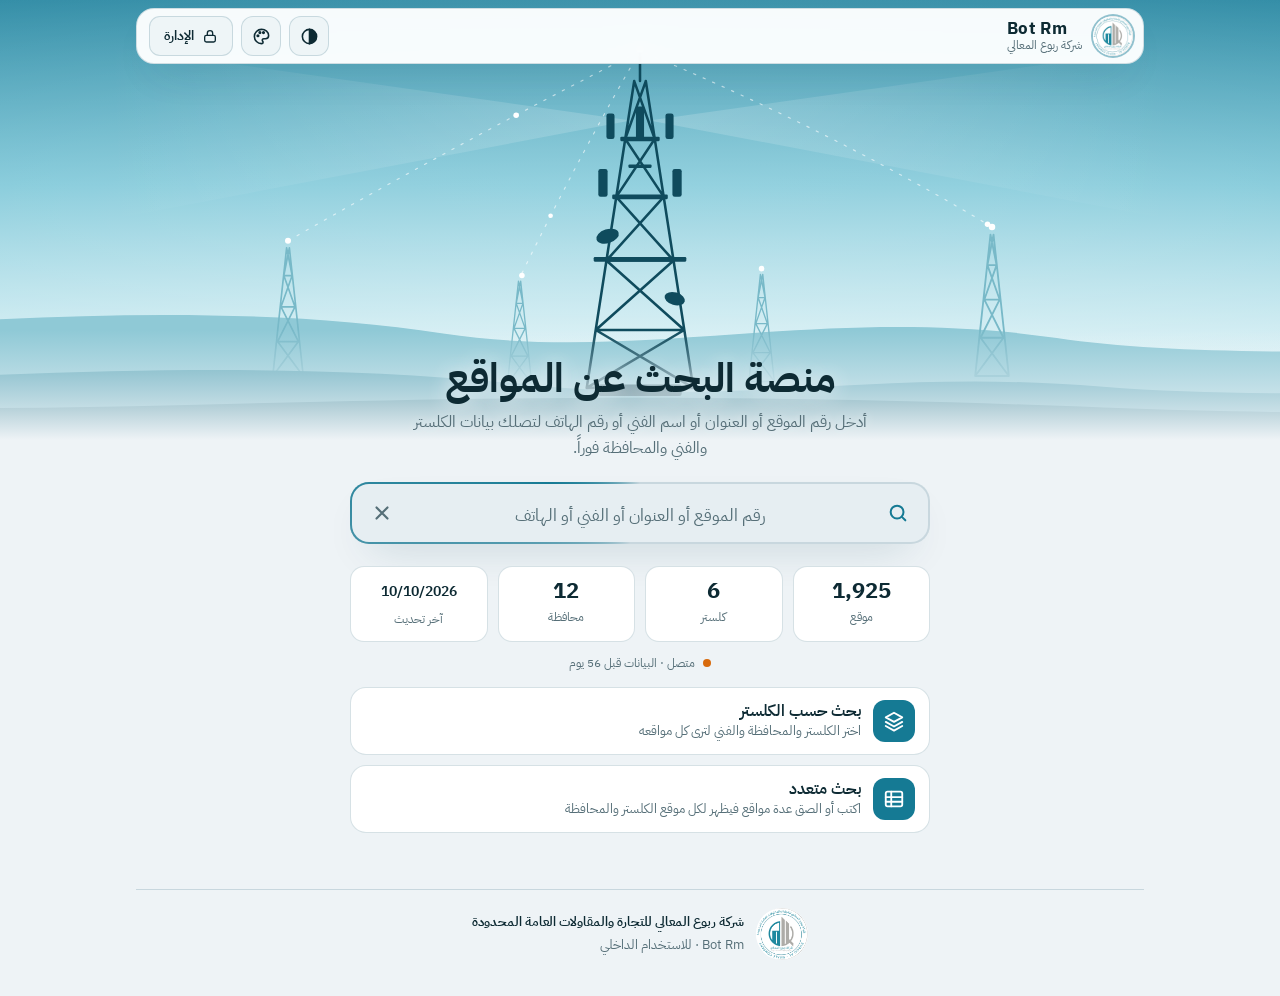
==== commit 1068c643: "Multi-site table search (cluster/governorate/technician/severity), paste, add rows, copy/image expor" ====
--- a/index.html
+++ b/index.html
@@ -116,6 +116,10 @@
         <span class="bi"><svg viewBox="0 0 24 24" fill="none" stroke="currentColor" stroke-width="2" stroke-linecap="round" stroke-linejoin="round" aria-hidden="true"><path d="m12 3 9 5-9 5-9-5z"/><path d="m3 13 9 5 9-5"/><path d="m3 17.5 9 5 9-5"/></svg></span>
         <span class="bt"><b>بحث حسب الكلستر</b><small>اختر الكلستر والمحافظة والفني لترى كل مواقعه</small></span>
       </button>
+      <button class="browse-btn multi-btn" id="multiBtn" type="button">
+        <span class="bi"><svg viewBox="0 0 24 24" fill="none" stroke="currentColor" stroke-width="2" stroke-linecap="round" stroke-linejoin="round" aria-hidden="true"><rect x="3" y="4" width="18" height="16" rx="2"/><path d="M3 10h18M3 15h18M9 4v16"/></svg></span>
+        <span class="bt"><b>بحث متعدد</b><small>اكتب أو الصق عدة مواقع فيظهر لكل موقع الكلستر والمحافظة</small></span>
+      </button>
       <div class="recent" id="recent"></div>
       <button class="chip install" id="install" type="button" hidden>⬇️ تثبيت التطبيق على جهازك</button>
     </section>
@@ -129,6 +133,15 @@
     <div class="bbody"></div>
   </div>
 </section>
+<section class="sheet" id="multi" hidden aria-label="بحث متعدد">
+  <div class="bscroll">
+    <header class="bhead"><button class="btn icon bclose" type="button" aria-label="رجوع"><svg viewBox="0 0 24 24" fill="none" stroke="currentColor" stroke-width="2.2" stroke-linecap="round" stroke-linejoin="round"><path d="m9 6 6 6-6 6"/></svg></button><h2>بحث متعدد</h2></header>
+    <div class="mbar"><span id="mStat"></span></div>
+    <div class="mwrap"><table class="mt"><thead><tr><th>#</th><th>الموقع</th><th>الكلستر</th><th>المحافظة</th><th>الفني</th><th>الخطورة</th></tr></thead><tbody id="mBody"></tbody></table></div>
+    <div class="mact"><button class="btn" id="mAdd" type="button">+ إضافة حقل</button><button class="btn" id="mAdd5" type="button">+ 5 حقول</button><button class="btn" id="mClear" type="button">مسح الكل</button></div>
+    <div class="exp"><button class="btn wa" id="mImg" type="button">صورة للواتساب</button><button class="btn" id="mCopy" type="button">نسخ للإكسل</button></div>
+  </div>
+</section>
 <div class="toast" id="toast" role="status"></div>
 <dialog id="dlg"></dialog>
 
--- a/css/polish.css
+++ b/css/polish.css
@@ -82,3 +82,23 @@
 .sw.on { border-color: var(--bg2); box-shadow: 0 0 0 3px var(--c); transform: scale(1.1); }
 .szs { display: flex; width: 100%; } .szs button { flex: 1; }
 .gchip.fl { padding: 5px 12px; }
+
+/* بحث متعدد */
+.multi-btn { margin-top: 10px; }
+.has-result .multi-btn { display: none; }
+.mbar { padding: 4px 2px 10px; color: var(--mut); font-size: var(--fs-sm); }
+.mwrap { overflow-x: auto; border: 1px solid var(--line); border-radius: 14px; background: var(--surf); }
+.mt { width: 100%; border-collapse: collapse; font-size: 13.5px; min-width: 520px; }
+.mt th { position: sticky; top: 0; padding: 9px 8px; text-align: start; font-size: 12px; font-weight: 600; color: var(--mut); background: var(--surf2); border-bottom: 1px solid var(--line); }
+.mt td { padding: 5px 8px; border-bottom: 1px solid var(--line); vertical-align: middle; }
+.mt tr:last-child td { border-bottom: 0; }
+.mt td.n { width: 34px; color: var(--mut); text-align: center; font-size: 12px; cursor: pointer; }
+.mt td.mx { color: var(--s1); font-weight: 600; }
+.mt td small.ap { display: block; color: var(--mut); font-size: 11px; font-weight: 400; }
+.mi { width: 100%; min-width: 110px; height: 36px; padding: 0 10px; border: 1.5px solid var(--line); border-radius: 9px; background: var(--bg2); color: var(--tx); font: 600 15px 'IBM Plex Sans Arabic', system-ui; outline: 0; }
+.mi:focus { border-color: var(--acc); }
+.mact { display: flex; gap: 8px; flex-wrap: wrap; margin: 12px 0; }
+#multi .exp { margin-bottom: 20px; }
+@media (min-width: 1000px) { #multi .bscroll { max-width: 900px; } }
+.mt td:nth-child(2) { width: 118px; } .mi { min-width: 96px; font-size: 14px; }
+.mt { min-width: 0; } .mt td, .mt th { padding-inline: 6px; }
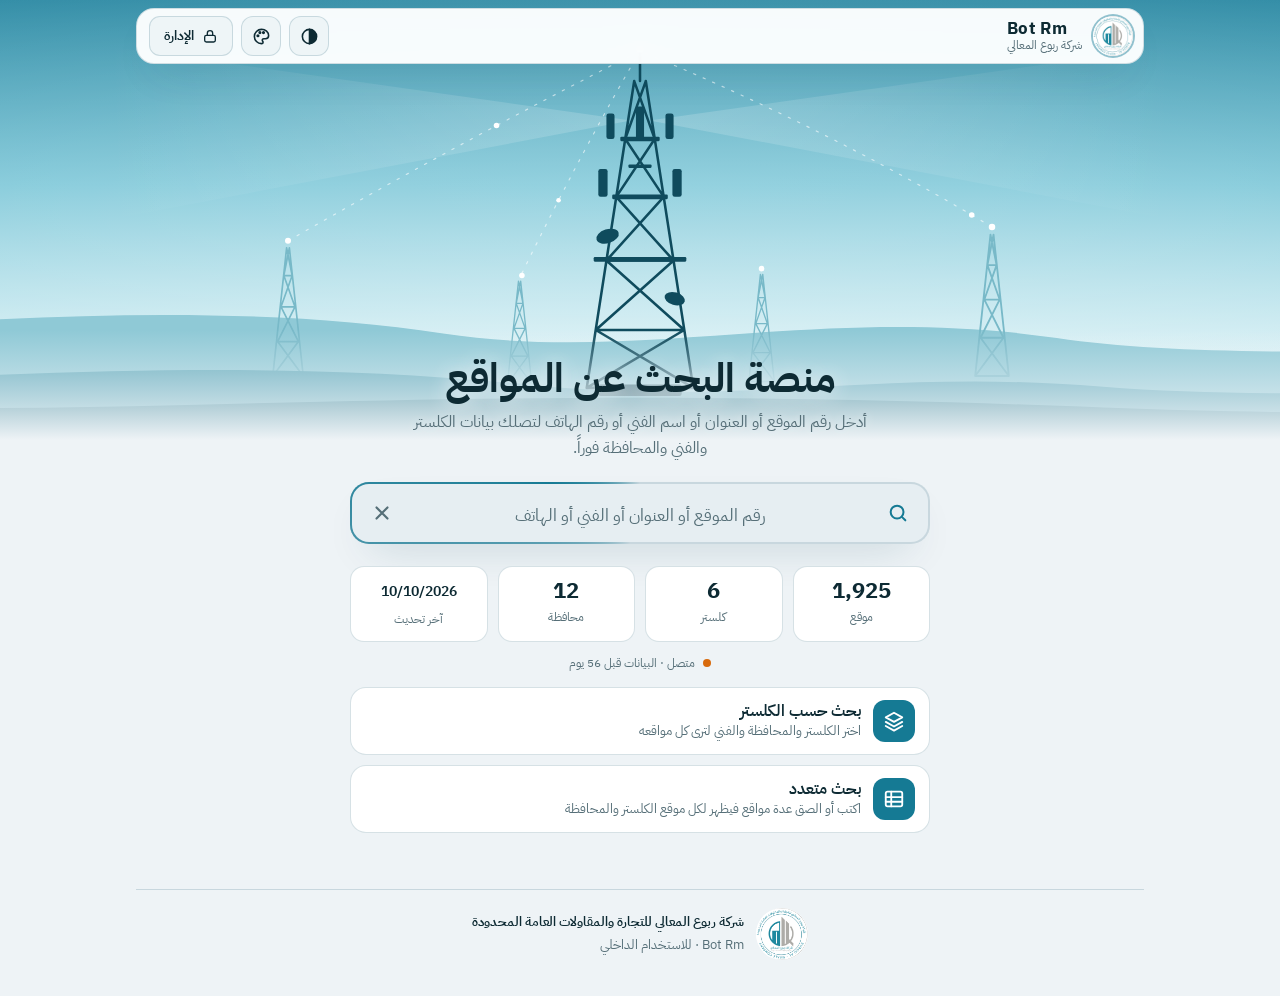
==== commit 248c1b0e: "Cut KV reads/writes (edge cache, single daily doc, batching, IDB), site change log, UI polish and li" ====
--- a/index.html
+++ b/index.html
@@ -40,6 +40,7 @@
 <link rel="stylesheet" href="css/browse.css">
 <link rel="stylesheet" href="css/admin.css">
 <link rel="stylesheet" href="css/polish.css">
+<link rel="stylesheet" href="css/extras.css">
 </head>
 <body>
 <div class="stage" id="stage" aria-hidden="true">
@@ -137,8 +138,8 @@
   <div class="bscroll">
     <header class="bhead"><button class="btn icon bclose" type="button" aria-label="رجوع"><svg viewBox="0 0 24 24" fill="none" stroke="currentColor" stroke-width="2.2" stroke-linecap="round" stroke-linejoin="round"><path d="m9 6 6 6-6 6"/></svg></button><h2>بحث متعدد</h2></header>
     <div class="mbar"><span id="mStat"></span></div>
-    <div class="mwrap"><table class="mt"><thead><tr><th>#</th><th>الموقع</th><th>الكلستر</th><th>المحافظة</th><th>الفني</th><th>الخطورة</th></tr></thead><tbody id="mBody"></tbody></table></div>
-    <div class="mact"><button class="btn" id="mAdd" type="button">+ إضافة حقل</button><button class="btn" id="mAdd5" type="button">+ 5 حقول</button><button class="btn" id="mClear" type="button">مسح الكل</button></div>
+    <div class="mwrap"><table class="mt"><thead><tr><th>#</th><th>الموقع</th><th>الكلستر</th><th>المحافظة</th><th>الفني</th><th>الهاتف</th><th>الخطورة</th></tr></thead><tbody id="mBody"></tbody></table></div>
+    <div class="mact"><button class="btn" id="mAdd" type="button">+ إضافة حقل</button><button class="btn" id="mAdd5" type="button">+ 5 حقول</button><button class="btn" id="mImport" type="button">استيراد قائمة</button><button class="btn" id="mClear" type="button">مسح الكل</button></div>
     <div class="exp"><button class="btn wa" id="mImg" type="button">صورة للواتساب</button><button class="btn" id="mCopy" type="button">نسخ للإكسل</button></div>
   </div>
 </section>
--- a/css/card.css
+++ b/css/card.css
@@ -74,7 +74,7 @@
 .muted { color: var(--mut); font-weight: 400; }
 
 /* أرقام الاتصال: شبكة مضغوطة (عمودان على الهاتف) */
-.contacts { flex: 1 0 100%; display: grid; grid-template-columns: repeat(auto-fit, minmax(146px, 1fr)); gap: 6px; margin-top: 2px; }
+.contacts { flex: 1 0 100%; display: grid; grid-template-columns: repeat(auto-fit, minmax(176px, 1fr)); gap: 6px; margin-top: 2px; }
 .pill {
   display: flex; align-items: center; gap: 4px; padding: 3px; min-width: 0;
   border: 1px solid var(--line); border-radius: 12px; background: var(--surf2); transition: border-color .15s;
--- a/css/extras.css
+++ b/css/extras.css
@@ -0,0 +1,52 @@
+/* إضافات: شريط الخطورة، تظليل المطابقة، انتقالات، سجل التغييرات، خطوط مصغّرة، استيراد */
+
+/* شريط جانبي بلون الخطورة (S1 أحمر · S2 برتقالي · S3 أخضر) على البطاقة وعناصر القوائم */
+.card.sev-s1 { border-inline-start: 5px solid var(--s1); }
+.card.sev-s2 { border-inline-start: 5px solid var(--s2); }
+.card.sev-s3 { border-inline-start: 5px solid var(--s3); }
+.li[data-sev="S1"] { border-inline-start: 4px solid var(--s1); }
+.li[data-sev="S2"] { border-inline-start: 4px solid var(--s2); }
+.li[data-sev="S3"] { border-inline-start: 4px solid var(--s3); }
+
+/* تظليل الجزء المطابق من الاسم أو الرقم */
+mark.hl { padding: 0 2px; margin: 0 -2px; color: inherit; border-radius: 4px; background: color-mix(in srgb, var(--acc) 26%, transparent); box-shadow: inset 0 -2px 0 color-mix(in srgb, var(--acc) 70%, transparent); }
+
+/* انتقال سلس بين المواقع: تتحرك البطاقة وحدها ويبقى باقي الصفحة ثابتاً */
+.card { view-transition-name: sitecard; }
+::view-transition-old(root), ::view-transition-new(root) { animation: none; mix-blend-mode: normal; }
+::view-transition-old(sitecard) { animation: vtOut .16s ease-in both; }
+::view-transition-new(sitecard) { animation: vtIn .3s cubic-bezier(.2, .8, .2, 1) both; }
+@keyframes vtOut { to { opacity: 0; transform: translateY(-6px) scale(.985); } }
+@keyframes vtIn { from { opacity: 0; transform: translateY(12px) scale(.985); } }
+@media (prefers-reduced-motion: reduce) { ::view-transition-group(*), ::view-transition-old(*), ::view-transition-new(*) { animation: none !important; } }
+
+/* سجل التغييرات في البطاقة */
+.hist .hday { display: grid; gap: 6px; padding: 8px 10px; border: 1px solid var(--line); border-radius: 12px; background: var(--surf2); }
+.hist .hday > b { font-size: 12px; color: var(--mut); }
+.hrow { display: flex; flex-wrap: wrap; align-items: center; gap: 6px 8px; font-size: 14px; }
+.hrow .hk { font-weight: 600; min-width: 84px; }
+.hrow .hv { padding: 1px 8px; border-radius: 8px; background: color-mix(in srgb, var(--acc) 10%, transparent); overflow-wrap: anywhere; }
+.hrow .hv.none { color: var(--mut); font-style: italic; }
+.hrow i { color: var(--mut); font-style: normal; }
+.hrow.new { color: var(--s3); font-weight: 600; }
+
+/* خطوط الاتجاه المصغّرة في تقارير الإدارة */
+.bar.sp { grid-template-columns: 96px 1fr 44px 64px; margin: 9px 0; }
+.spk { width: 64px; height: 20px; color: var(--acc); opacity: .9; overflow: visible; }
+
+/* أزرار الهاتف: نسخ + جدول البحث المتعدد */
+.mini.cp { border: 0; background: transparent; color: var(--mut); cursor: pointer; padding: 0; }
+.mini.cp:hover { color: var(--acc); background: color-mix(in srgb, var(--acc) 12%, transparent); }
+.pill .mini { width: 28px; height: 28px; }
+.pa { display: inline-flex; gap: 2px; }
+.mt td.ph { white-space: nowrap; }
+.mt .pa .mini { width: 28px; height: 28px; }
+
+/* استيراد قائمة */
+.impbox p { margin: 0 0 10px; color: var(--mut); font-size: var(--fs-sm); }
+.impbox textarea { width: 100%; padding: 10px 12px; border: 1.5px solid var(--line); border-radius: 12px; background: var(--bg2); color: var(--tx); font: 500 15px/1.6 'IBM Plex Sans Arabic', system-ui; resize: vertical; outline: 0; }
+.impbox textarea:focus { border-color: var(--acc); }
+.impbox .filebtn { display: block; margin: 10px 0 4px; }
+.impbox .filebtn .btn { width: 100%; justify-content: center; cursor: pointer; }
+.impn { min-height: 20px; margin-bottom: 8px; color: var(--acc); font-weight: 600; font-size: var(--fs-sm); }
+.impbox .pvbar { grid-template-columns: 1fr 1fr; }
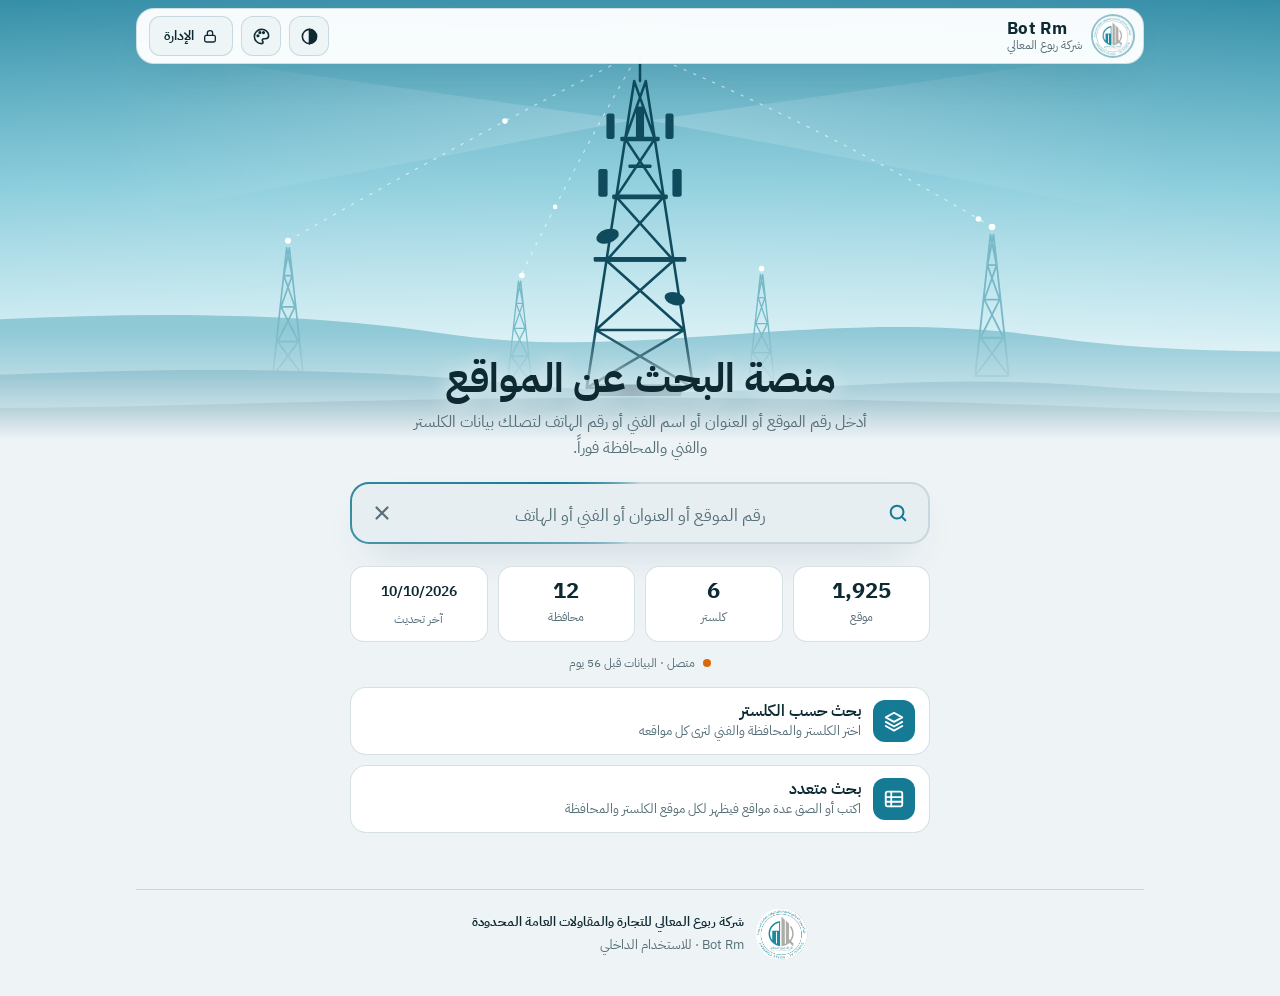
==== commit 9cb8be2d: "Professional admin console: full-screen layout, overview, detailed reports, audit log, security cent" ====
--- a/index.html
+++ b/index.html
@@ -41,6 +41,7 @@
 <link rel="stylesheet" href="css/admin.css">
 <link rel="stylesheet" href="css/polish.css">
 <link rel="stylesheet" href="css/extras.css">
+<link rel="stylesheet" href="css/admin2.css">
 </head>
 <body>
 <div class="stage" id="stage" aria-hidden="true">
--- a/css/admin2.css
+++ b/css/admin2.css
@@ -0,0 +1,195 @@
+/* ============ لوحة الإدارة (console): رأس ثابت + قائمة جانبية + محتوى يتمرّر وحده ============ */
+dialog.adm { margin: 0; padding: 0; border: 0; border-radius: 0; background: var(--bg); color: var(--tx); width: 100vw; max-width: none; height: 100dvh; max-height: none; overflow: hidden; box-shadow: none; }
+dialog.adm[open] { display: flex; flex-direction: column; animation: admIn .28s var(--ease, cubic-bezier(.2, .8, .2, 1)) both; }
+dialog.adm::backdrop { background: rgb(2 16 22 / .78); backdrop-filter: blur(5px); }
+@keyframes admIn { from { opacity: 0; transform: translateY(14px) scale(.99); } }
+@media (min-width: 900px) {
+  dialog.adm.console { margin: auto; width: min(1260px, 96vw); height: min(920px, 94dvh); border: 1px solid var(--line); border-radius: 22px; box-shadow: var(--shadow); }
+}
+
+/* ---- رأس ---- */
+.ah { flex: none; display: flex; align-items: center; gap: 14px; padding: 12px 18px; background: var(--surf); border-bottom: 1px solid var(--line); }
+.ah-brand { display: flex; align-items: center; gap: 11px; min-width: 0; }
+.ah-brand b { display: block; font-size: 16.5px; font-weight: 700; line-height: 1.2; }
+.ah-brand small { color: var(--mut); font-size: 12px; }
+.ah-pills { display: flex; gap: 8px; flex-wrap: wrap; margin-inline-start: auto; }
+.ah-act { display: flex; gap: 6px; }
+.astrip { flex: none; display: flex; align-items: center; gap: 10px; padding: 9px 18px; font-size: 13.5px; border-bottom: 1px solid var(--line); }
+.astrip.warn { background: color-mix(in srgb, var(--s2) 14%, var(--bg)); color: var(--tx); }
+.astrip .ic { width: 18px; height: 18px; color: var(--s2); flex: none; }
+.astrip > span { flex: 1; min-width: 0; }
+.astrip .short { display: none; }
+
+/* ---- جسم: قائمة + محتوى ---- */
+.abody { flex: 1; min-height: 0; display: flex; }
+.anav { flex: none; width: 236px; padding: 14px 12px; display: flex; flex-direction: column; gap: 4px; overflow-y: auto; background: var(--surf); border-inline-end: 1px solid var(--line); }
+.ni { display: flex; align-items: center; gap: 11px; width: 100%; padding: 11px 13px; border: 0; border-radius: 12px; background: none; color: var(--mut); font: 600 14.5px 'IBM Plex Sans Arabic', system-ui; text-align: start; cursor: pointer; transition: background .15s, color .15s; }
+.ni .ic { width: 19px; height: 19px; flex: none; }
+.ni:hover { background: color-mix(in srgb, var(--acc) 8%, transparent); color: var(--tx); }
+.ni.on { background: color-mix(in srgb, var(--acc) 14%, transparent); color: var(--acc); box-shadow: inset -3px 0 0 var(--acc); }
+.nb { margin-inline-start: auto; min-width: 20px; height: 20px; padding: 0 6px; border-radius: 99px; display: grid; place-items: center; font: 700 11px 'IBM Plex Sans Arabic'; font-style: normal; color: #fff; background: var(--s2); }
+.nb.bad { background: var(--s1); }
+.nb[hidden] { display: none; }
+.amain { flex: 1; min-width: 0; min-height: 0; overflow-y: auto; overscroll-behavior: contain; padding: 22px clamp(14px, 2.4vw, 30px) 44px; outline: 0; }
+
+@media (max-width: 899px) {
+  .ah { flex-wrap: wrap; padding: 10px 12px; gap: 8px 10px; }
+  .ah-brand small { display: none; }
+  .ah-pills { order: 3; width: 100%; margin: 0; }
+  .ah-act { margin-inline-start: auto; }
+  .ah-act .btn span { display: none; }
+  .astrip { padding: 7px 12px; font-size: 13px; }
+  .astrip .long { display: none; } .astrip .short { display: inline; }
+  .ah { padding: 8px 12px; } .ah-brand img { width: 34px; height: 34px; }
+  .pill { padding: 3px 9px; font-size: 11.5px; }
+  .abody { flex-direction: column; }
+  .anav { flex: none; width: auto; flex-direction: row; padding: 8px 10px; gap: 6px; overflow-x: auto; overflow-y: hidden; border-inline-end: 0; border-bottom: 1px solid var(--line); scrollbar-width: none; }
+  .anav::-webkit-scrollbar { display: none; }
+  .ni { flex: none; width: auto; padding: 9px 14px; border-radius: 99px; box-shadow: none !important; }
+  .ni.on { background: var(--acc); color: var(--accfg); }
+  .ni.on .nb { background: #fff; color: var(--s1); }
+  .amain { padding: 16px 12px 40px; }
+}
+
+/* ---- رأس الصفحة واللوحات ---- */
+.pg-h { display: flex; align-items: flex-start; justify-content: space-between; gap: 12px; flex-wrap: wrap; margin-bottom: 16px; }
+.pg-h h2 { margin: 0; font-size: 22px; font-weight: 700; }
+.pg-h p { margin: 4px 0 0; color: var(--mut); font-size: 13.5px; max-width: 62ch; }
+.pg-a { display: flex; gap: 8px; flex-wrap: wrap; align-items: center; }
+.btn.sm { height: 34px; min-height: 34px; padding: 0 12px; font-size: 13px; gap: 6px; border-radius: 10px; }
+.btn.sm.icon { width: 34px; padding: 0; justify-content: center; }
+.pn { border: 1px solid var(--line); background: var(--surf); border-radius: 16px; margin-bottom: 14px; overflow: hidden; }
+.pn-h { display: flex; align-items: center; gap: 11px; padding: 13px 16px; border-bottom: 1px solid var(--line); background: color-mix(in srgb, var(--surf2) 55%, transparent); }
+.pn-i { flex: none; width: 34px; height: 34px; border-radius: 10px; display: grid; place-items: center; background: color-mix(in srgb, var(--acc) 13%, transparent); color: var(--acc); }
+.pn-i .ic { width: 18px; height: 18px; }
+.pn-tt { min-width: 0; }
+.pn-tt b { display: block; font-size: 15px; font-weight: 700; }
+.pn-tt small { display: block; margin-top: 1px; color: var(--mut); font-size: 12.5px; line-height: 1.5; }
+.pn-a { margin-inline-start: auto; display: flex; gap: 6px; flex: none; }
+.pn-b { padding: 16px; }
+.pn-empty { padding: 14px 4px; text-align: center; }
+.pn.warnp { border-color: color-mix(in srgb, var(--s2) 45%, var(--line)); }
+.pn .chart { border: 0; background: none; padding: 0; margin: 0; }
+.pn .bar { grid-template-columns: 124px 1fr 56px; }
+.pn .bar.sp { grid-template-columns: 124px 1fr 56px 64px; }
+.pn .hm { margin: 0; }
+.grid2 { display: grid; grid-template-columns: repeat(2, minmax(0, 1fr)); gap: 14px; margin-bottom: 14px; }
+.grid2 > .pn { margin-bottom: 0; }
+@media (max-width: 899px) { .grid2 { grid-template-columns: minmax(0, 1fr); } }
+
+/* ---- بطاقات المؤشرات ---- */
+.kcs { display: grid; grid-template-columns: repeat(auto-fit, minmax(158px, 1fr)); gap: 10px; margin-bottom: 14px; }
+.kcs.c4 { grid-template-columns: repeat(4, minmax(0, 1fr)); }
+.kcs.c5 { grid-template-columns: repeat(5, minmax(0, 1fr)); }
+@media (max-width: 1100px) { .kcs.c4, .kcs.c5 { grid-template-columns: repeat(3, minmax(0, 1fr)); } }
+@media (max-width: 640px) { .kcs.c4, .kcs.c5 { grid-template-columns: repeat(2, minmax(0, 1fr)); } .kc { padding: 11px; gap: 9px; } .kc b { font-size: 22px; } .kc-i { width: 32px; height: 32px; } }
+.amain .en { unicode-bidi: isolate; direction: ltr; }
+.pn .chart svg { max-height: 280px; }
+.kc { display: flex; gap: 11px; align-items: flex-start; padding: 13px 14px; border: 1px solid var(--line); background: var(--surf); border-radius: 14px; min-width: 0; }
+.kc-i { flex: none; width: 36px; height: 36px; border-radius: 11px; display: grid; place-items: center; background: color-mix(in srgb, var(--acc) 12%, transparent); color: var(--acc); }
+.kc-i .ic { width: 19px; height: 19px; }
+.kc-b { min-width: 0; }
+.kc small { display: block; color: var(--mut); font-size: 12.5px; }
+.kc b { font-size: 25px; font-weight: 700; line-height: 1.25; font-variant-numeric: tabular-nums; }
+.kc em { font-style: normal; font-size: 12px; font-weight: 700; margin-inline-start: 7px; }
+.kc em.up { color: var(--s3); } .kc em.dn { color: var(--s1); }
+.kc-s { display: block; font-size: 11.5px; color: var(--mut); margin-top: 1px; }
+.kc.acc { border-color: color-mix(in srgb, var(--acc) 45%, var(--line)); }
+.kc.acc b { color: var(--acc); }
+.kc.bad b { color: var(--s2); } .kc.bad .kc-i { background: color-mix(in srgb, var(--s2) 14%, transparent); color: var(--s2); }
+.kc.ok b { color: var(--s3); }
+
+/* ---- شارات، قوائم تفاصيل، جداول ---- */
+.pill { display: inline-flex; align-items: center; gap: 6px; padding: 4px 11px; border-radius: 99px; font-size: 12px; font-weight: 600; white-space: nowrap; color: var(--mut); background: var(--surf2); border: 1px solid var(--line); }
+.pill .ic { width: 14px; height: 14px; }
+.pill.ok { color: var(--s3); background: color-mix(in srgb, var(--s3) 11%, transparent); border-color: color-mix(in srgb, var(--s3) 40%, transparent); }
+.pill.warn { color: var(--s2); background: color-mix(in srgb, var(--s2) 12%, transparent); border-color: color-mix(in srgb, var(--s2) 45%, transparent); }
+.pill.bad { color: var(--s1); background: color-mix(in srgb, var(--s1) 10%, transparent); border-color: color-mix(in srgb, var(--s1) 45%, transparent); }
+.pill .dot { width: 8px; height: 8px; border-radius: 50%; background: currentColor; box-shadow: 0 0 0 0 currentColor; animation: pulse 2s infinite; }
+.dl { margin: 0; }
+.dl > div { display: flex; justify-content: space-between; align-items: center; gap: 12px; padding: 9px 0; border-bottom: 1px dashed var(--line); }
+.dl > div:last-child { border-bottom: 0; }
+.dl dt { color: var(--mut); font-size: 13px; }
+.dl dd { margin: 0; font-weight: 600; font-size: 13.5px; text-align: end; min-width: 0; overflow-wrap: anywhere; }
+.meter { height: 6px; width: 150px; margin: 6px 0 0 auto; border-radius: 99px; background: var(--surf2); overflow: hidden; }
+.meter i { display: block; height: 100%; border-radius: 99px; background: var(--acc); }
+.meter i.hot { background: var(--s2); }
+.tbl-wrap { overflow: auto; max-height: 440px; margin: -6px; padding: 6px; }
+.tbl2 { width: 100%; border-collapse: collapse; font-size: 13.5px; }
+.tbl2 th { position: sticky; top: -6px; z-index: 1; padding: 9px 10px; text-align: start; font-size: 12px; font-weight: 600; color: var(--mut); white-space: nowrap; background: var(--surf); border-bottom: 1px solid var(--line); }
+.tbl2 td { padding: 9px 10px; border-bottom: 1px solid color-mix(in srgb, var(--line) 65%, transparent); vertical-align: middle; }
+.tbl2 tbody tr:hover td { background: color-mix(in srgb, var(--acc) 5%, transparent); }
+.tbl2 small { display: block; font-size: 11.5px; line-height: 1.4; }
+.tbl2 code { font: 600 12px ui-monospace, Menlo, monospace; padding: 2px 6px; border-radius: 6px; background: var(--surf2); }
+.up { color: var(--s3); } .dn { color: var(--s1); }
+.sm { font-size: 12.5px; }
+.muted.sm { margin-top: 6px; }
+
+/* ---- نظرة عامة ---- */
+.tlist, .alist { display: grid; }
+.trow { display: grid; grid-template-columns: 62px 1fr auto; gap: 10px; align-items: center; padding: 9px 0; border-bottom: 1px dashed var(--line); font-size: 13.5px; }
+.trow:last-child, .arow:last-child { border-bottom: 0; }
+.trow em { font-style: normal; font-weight: 700; color: var(--acc); font-variant-numeric: tabular-nums; }
+.trow span { color: var(--mut); overflow: hidden; text-overflow: ellipsis; white-space: nowrap; }
+.arow { display: flex; gap: 10px; align-items: flex-start; padding: 9px 0; border-bottom: 1px dashed var(--line); }
+.ai2 { flex: none; width: 30px; height: 30px; border-radius: 9px; display: grid; place-items: center; background: color-mix(in srgb, var(--acc) 12%, transparent); color: var(--acc); }
+.ai2 .ic { width: 16px; height: 16px; }
+.arow.bad .ai2 { background: color-mix(in srgb, var(--s1) 12%, transparent); color: var(--s1); }
+.arow b { display: block; font-size: 13.5px; font-weight: 600; line-height: 1.5; }
+.arow small { color: var(--mut); font-size: 12px; }
+.qa { display: grid; grid-template-columns: repeat(auto-fit, minmax(176px, 1fr)); gap: 10px; }
+.qa-b { display: flex; flex-direction: column; align-items: flex-start; gap: 2px; padding: 14px; text-align: start; border: 1px solid var(--line); border-radius: 14px; background: var(--surf2); color: var(--tx); cursor: pointer; transition: transform .15s, border-color .15s, box-shadow .15s; }
+.qa-b .ic { width: 22px; height: 22px; color: var(--acc); margin-bottom: 6px; }
+.qa-b b { font-size: 14.5px; }
+.qa-b small { color: var(--mut); font-size: 12px; }
+.qa-b:hover { transform: translateY(-2px); border-color: var(--acc); box-shadow: 0 10px 24px -14px var(--acc); }
+
+/* ---- سجل العمليات والأمان ---- */
+.fchips { display: flex; gap: 8px; flex-wrap: wrap; margin-bottom: 14px; }
+.fchip { padding: 7px 13px; border: 1px solid var(--line); border-radius: 99px; background: var(--surf); color: var(--mut); font: 600 13px 'IBM Plex Sans Arabic'; cursor: pointer; }
+.fchip span { margin-inline-start: 4px; opacity: .75; }
+.fchip.on { background: var(--acc); border-color: var(--acc); color: var(--accfg); }
+.atype { display: inline-flex; align-items: center; gap: 6px; font-weight: 600; white-space: nowrap; }
+.atype .ic { width: 16px; height: 16px; color: var(--acc); }
+.atype.bad, .atype.bad .ic { color: var(--s1); }
+.chk { list-style: none; margin: 0; padding: 0; display: grid; gap: 8px; }
+.chk li { display: flex; align-items: center; gap: 10px; padding: 10px 13px; border-radius: 12px; font-size: 13.5px; font-weight: 500; }
+.chk li .ic { width: 19px; height: 19px; flex: none; }
+.chk li.ok { background: color-mix(in srgb, var(--s3) 9%, transparent); } .chk li.ok .ic { color: var(--s3); }
+.chk li.bad { background: color-mix(in srgb, var(--s1) 10%, transparent); } .chk li.bad .ic { color: var(--s1); }
+
+/* ---- تبويب البيانات ---- */
+.steps { display: flex; flex-wrap: wrap; gap: 8px; list-style: none; margin: 0 0 14px; padding: 0; }
+.steps li { display: flex; align-items: center; gap: 8px; padding: 6px 13px 6px 10px; border: 1px solid var(--line); border-radius: 99px; color: var(--mut); font-size: 13px; font-weight: 600; transition: all .2s; }
+.steps li b { width: 22px; height: 22px; border-radius: 50%; display: grid; place-items: center; background: var(--surf2); font-size: 12px; }
+.steps li.on { color: var(--acc); border-color: color-mix(in srgb, var(--acc) 50%, transparent); background: color-mix(in srgb, var(--acc) 8%, transparent); }
+.steps li.on b { background: var(--acc); color: var(--accfg); }
+.drop .ic { width: 30px; height: 30px; color: var(--acc); margin: 0 auto 6px; display: block; }
+.drop span { font-size: 13px; }
+
+/* ---- الدخول ---- */
+dialog.adm.login { margin: auto; width: min(420px, calc(100vw - 20px)); height: fit-content; max-height: calc(100dvh - 20px); border: 1px solid var(--line); border-radius: 22px; background: var(--bg2); box-shadow: var(--shadow); overflow: auto; }
+.lg-card { position: relative; padding: 30px 26px 22px; text-align: center; }
+.lg-x { position: absolute; inset-block-start: 12px; inset-inline-start: 12px; }
+.lg-card img { display: block; margin: 0 auto 8px; border-radius: 50%; }
+.lg-card h2 { margin: 6px 0 2px; font-size: 22px; }
+.lg-card > p { margin: 0 0 20px; color: var(--mut); font-size: 13.5px; }
+.lg-card .form { text-align: start; }
+.fld label { display: block; margin-bottom: 5px; font-size: 13px; font-weight: 600; color: var(--mut); }
+.inw { position: relative; display: flex; align-items: center; }
+.inw > .ic { position: absolute; inset-inline-start: 13px; width: 18px; height: 18px; color: var(--mut); pointer-events: none; }
+.inw .inp { padding-inline-start: 42px; }
+.eye { position: absolute; inset-inline-end: 8px; padding: 6px 8px; border: 0; background: none; color: var(--acc); font: 600 12.5px 'IBM Plex Sans Arabic'; cursor: pointer; }
+.lg-go { height: 48px; justify-content: center; font-size: 16px; }
+.lg-note { display: flex; align-items: center; justify-content: center; gap: 6px; margin-top: 16px; color: var(--mut); font-size: 12px; line-height: 1.5; }
+.lg-note .ic { width: 15px; height: 15px; flex: none; }
+
+/* ---- طباعة التقرير ---- */
+@media print {
+  body.print-admin > *:not(#dlg) { display: none !important; }
+  body.print-admin #dlg { display: block !important; position: static !important; width: auto !important; height: auto !important; border: 0 !important; background: #fff !important; color: #000 !important; overflow: visible !important; animation: none !important; }
+  body.print-admin .ah-pills, body.print-admin .ah-act, body.print-admin .anav, body.print-admin .astrip, body.print-admin .pg-a, body.print-admin #clrlog { display: none !important; }
+  body.print-admin .abody { display: block; } body.print-admin .amain { overflow: visible; height: auto; padding: 0; }
+  body.print-admin .pn, body.print-admin .kc { break-inside: avoid; }
+  body.print-admin .tbl-wrap { max-height: none; overflow: visible; }
+}
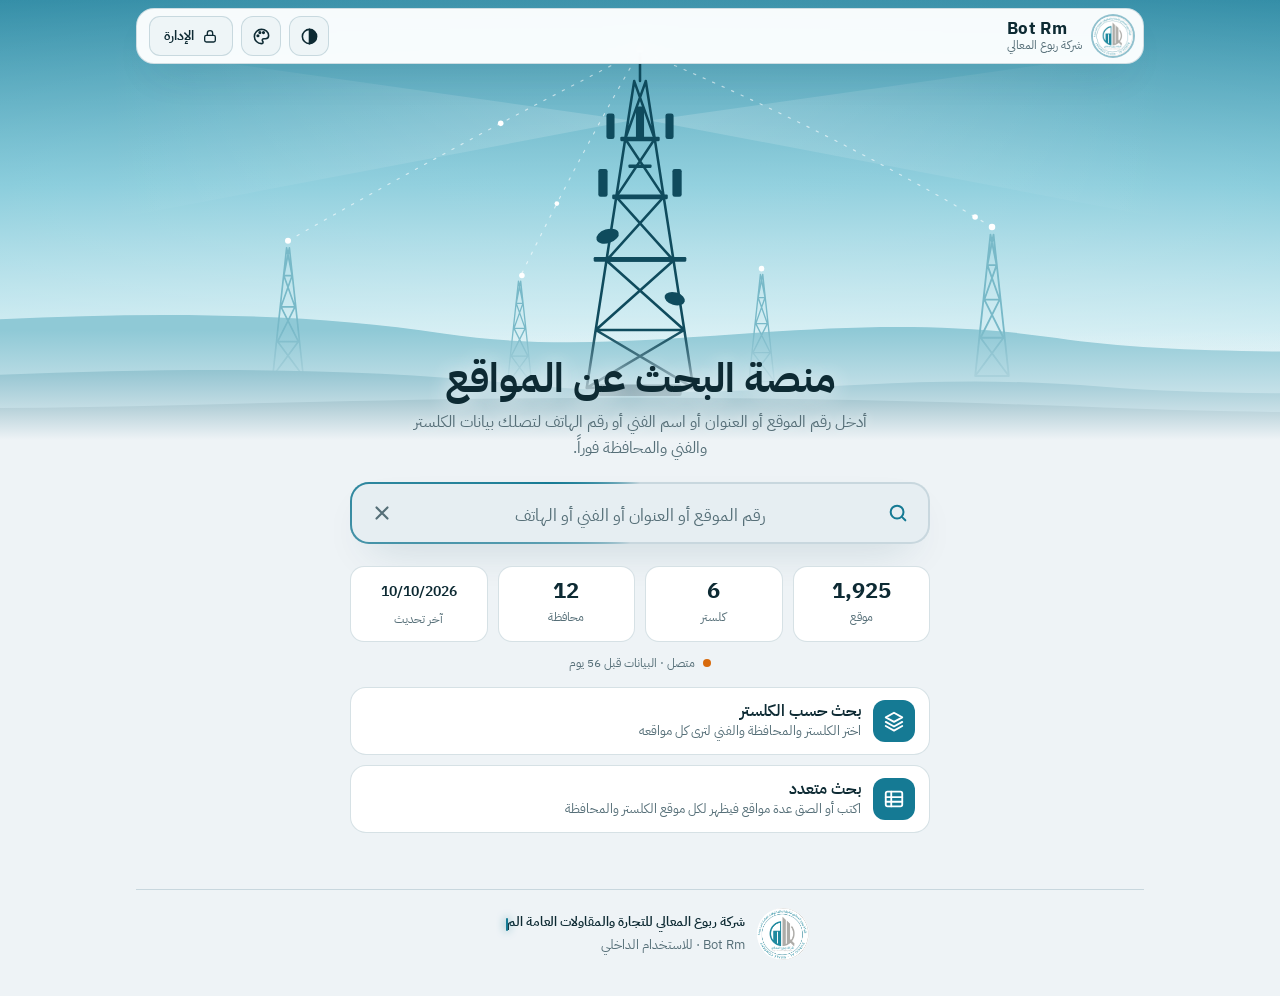
==== commit fb05316b: "هيكل تحميل، شارة محدّث، نبضة الحقل المتغيّر، ثيم حسب الوقت مع انتقال ناعم، إعداد أنميشن الكتابة، تذك" ====
--- a/index.html
+++ b/index.html
@@ -125,7 +125,7 @@
       <div class="recent" id="recent"></div>
       <button class="chip install" id="install" type="button" hidden>⬇️ تثبيت التطبيق على جهازك</button>
     </section>
-    <section id="out" aria-live="polite"></section>
+    <section id="out" aria-live="polite"><div class="skel" aria-hidden="true"><i class="s-id"></i><i class="s-bd"></i><i class="s-t"></i><i class="s-t2"></i></div></section>
   </main>
   <footer class="foot" id="foot"></footer>
 </div>
--- a/css/polish.css
+++ b/css/polish.css
@@ -80,7 +80,7 @@
 .swatches { display: flex; gap: 12px; flex-wrap: wrap; }
 .sw { width: 40px; height: 40px; border-radius: 50%; background: var(--c); border: 3px solid transparent; box-shadow: 0 0 0 1px var(--line); transition: transform .15s var(--ease); }
 .sw.on { border-color: var(--bg2); box-shadow: 0 0 0 3px var(--c); transform: scale(1.1); }
-.szs { display: flex; width: 100%; } .szs button { flex: 1; }
+.szs, .tys { display: flex; width: 100%; } .szs button, .tys button { flex: 1; }
 .gchip.fl { padding: 5px 12px; }
 
 /* بحث متعدد */
--- a/css/extras.css
+++ b/css/extras.css
@@ -50,3 +50,20 @@
 .impbox .filebtn .btn { width: 100%; justify-content: center; cursor: pointer; }
 .impn { min-height: 20px; margin-bottom: 8px; color: var(--acc); font-weight: 600; font-size: var(--fs-sm); }
 .impbox .pvbar { grid-template-columns: 1fr 1fr; }
+
+/* ===== أنميشن الكتابة (js/ui/typewriter.js) ===== */
+.tw-h { color: transparent !important; -webkit-text-fill-color: transparent; text-shadow: none !important; }
+.tw-c { display: inline-block; width: 0; height: 1.05em; vertical-align: text-bottom; position: relative; pointer-events: none; }
+.tw-c::after { content: ''; position: absolute; inset-block: 0; inset-inline-end: -1px; width: 2px; border-radius: 2px; background: var(--acc, #14b8a6); box-shadow: 0 0 8px var(--acc, #14b8a6); animation: tw-blink .6s steps(2, start) infinite; }
+@keyframes tw-blink { 50% { opacity: .25; } }
+
+/* ===== هيكل التحميل (skeleton): يظهر فقط إن تأخّرت البيانات أكثر من ~0.3 ثانية ===== */
+.skel { display: grid; gap: 12px; padding: 16px; border: 1px solid var(--line); border-radius: 22px; background: var(--bg2); opacity: 0; animation: skel-in .3s ease .3s forwards; }
+.skel i { display: block; border-radius: 12px; background: linear-gradient(100deg, color-mix(in srgb, var(--mut) 14%, transparent) 30%, color-mix(in srgb, var(--mut) 28%, transparent) 50%, color-mix(in srgb, var(--mut) 14%, transparent) 70%) 100% 0 / 300% 100%; animation: skel-sh 1.4s linear infinite; }
+.skel .s-id { height: 38px; width: 46%; } .skel .s-bd { height: 22px; width: 30%; } .skel .s-t { height: 64px; } .skel .s-t2 { height: 64px; width: 72%; }
+@keyframes skel-in { to { opacity: 1; } } @keyframes skel-sh { to { background-position: 0 0; } }
+
+/* ===== شارة «محدّث» + نبضة الحقل المتغيّر ===== */
+.bd.upd { color: var(--acc); border-color: color-mix(in srgb, var(--acc) 55%, transparent); background: color-mix(in srgb, var(--acc) 12%, transparent); direction: rtl; }
+.chg { animation: chg-pulse 1.8s ease-out .6s 1 both; }
+@keyframes chg-pulse { 0% { box-shadow: 0 0 0 0 color-mix(in srgb, var(--acc) 70%, transparent); } 70% { box-shadow: 0 0 0 10px transparent; } 100% { box-shadow: 0 0 0 0 transparent; } }
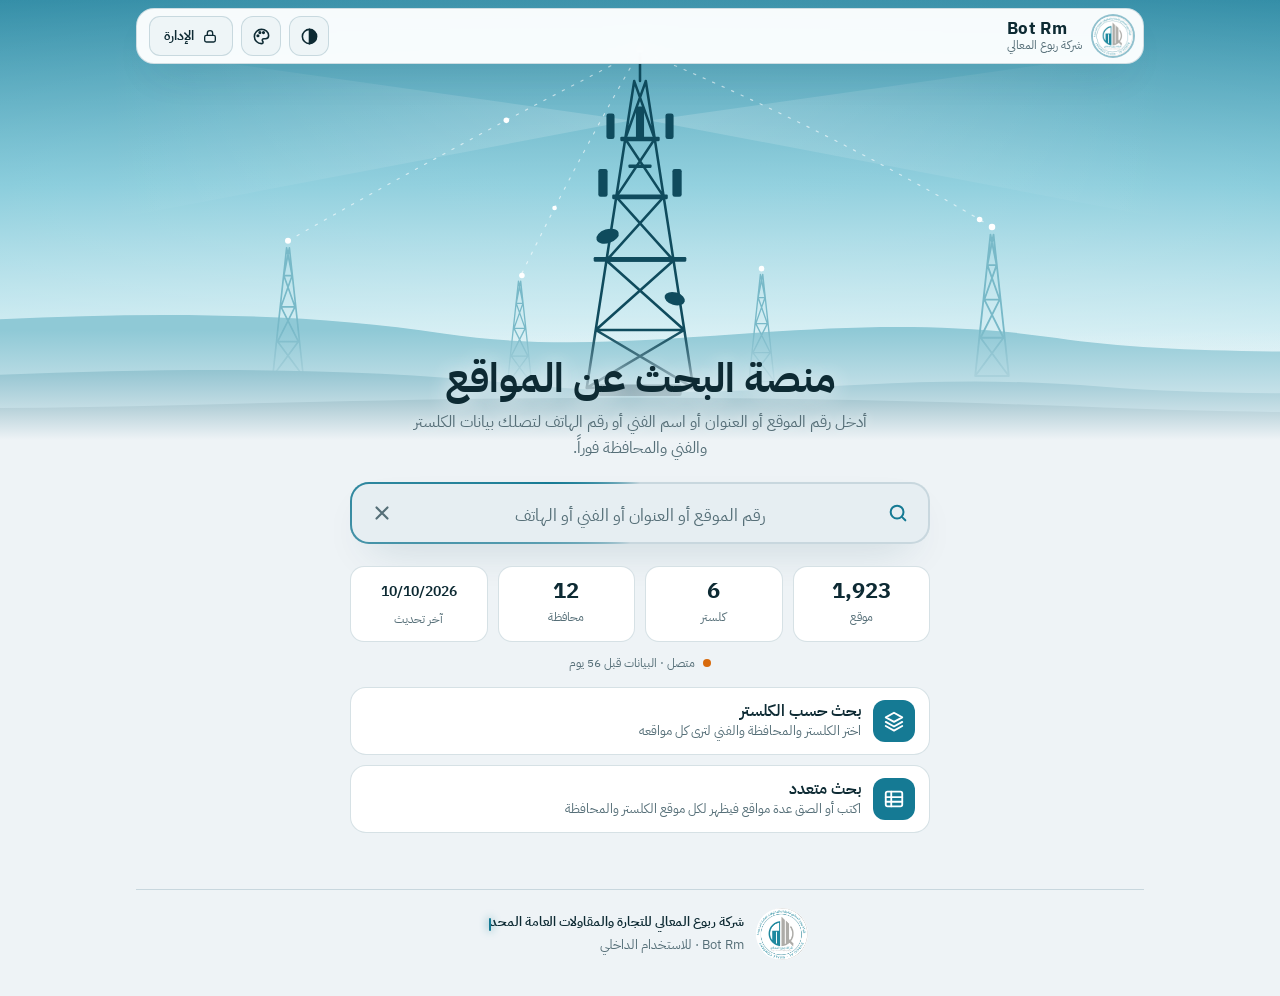
==== commit 3d999bcf: "لوحة الإدارة: التصحيحات، تنزيل الإكسل، حدود الاستهلاك، فحص الصحة، جدد/عائدون، تثبيت، أداء، مؤشر مباش" ====
--- a/index.html
+++ b/index.html
@@ -125,7 +125,7 @@
       <div class="recent" id="recent"></div>
       <button class="chip install" id="install" type="button" hidden>⬇️ تثبيت التطبيق على جهازك</button>
     </section>
-    <section id="out" aria-live="polite"><div class="skel" aria-hidden="true"><i class="s-id"></i><i class="s-bd"></i><i class="s-t"></i><i class="s-t2"></i></div></section>
+    <section id="out" aria-live="polite"><div class="hskel" aria-hidden="true"><i class="s-id"></i><i class="s-bd"></i><i class="s-t"></i><i class="s-t2"></i></div></section>
   </main>
   <footer class="foot" id="foot"></footer>
 </div>
--- a/css/card.css
+++ b/css/card.css
@@ -75,18 +75,18 @@
 
 /* أرقام الاتصال: شبكة مضغوطة (عمودان على الهاتف) */
 .contacts { flex: 1 0 100%; display: grid; grid-template-columns: repeat(auto-fit, minmax(176px, 1fr)); gap: 6px; margin-top: 2px; }
-.pill {
+.cpill {
   display: flex; align-items: center; gap: 4px; padding: 3px; min-width: 0;
   border: 1px solid var(--line); border-radius: 12px; background: var(--surf2); transition: border-color .15s;
 }
-.pill:hover { border-color: var(--acc); }
-.pn { flex: 1; min-width: 0; padding: 2px 8px; display: flex; flex-direction: column; line-height: 1.25; color: var(--tx); text-decoration: none; border-radius: 9px; }
-.pn small { font-size: 10.5px; color: var(--mut); }
-.pn span { direction: ltr; text-align: start; font-size: 15.5px; font-weight: 600; letter-spacing: .3px; white-space: nowrap; }
+.cpill:hover { border-color: var(--acc); }
+.cpn { flex: 1; min-width: 0; padding: 2px 8px; display: flex; flex-direction: column; line-height: 1.25; color: var(--tx); text-decoration: none; border-radius: 9px; }
+.cpn small { font-size: 10.5px; color: var(--mut); }
+.cpn span { direction: ltr; text-align: start; font-size: 15.5px; font-weight: 600; letter-spacing: .3px; white-space: nowrap; }
 .mini { width: 32px; height: 32px; flex: none; display: grid; place-items: center; border-radius: 10px; color: var(--acc); text-decoration: none; transition: transform .15s, background .15s; }
 .mini.wa { color: #1fb85a; background: color-mix(in srgb, #25d366 14%, transparent); }
 .mini:hover { transform: scale(1.08); }
 .mini svg { width: 18px; height: 18px; }
 .contacts.dense { gap: 5px; }
-.contacts.dense .pn span { font-size: 14.5px; }
+.contacts.dense .cpn span { font-size: 14.5px; }
 .contacts.dense .mini { width: 28px; height: 28px; }
--- a/css/extras.css
+++ b/css/extras.css
@@ -37,7 +37,7 @@
 /* أزرار الهاتف: نسخ + جدول البحث المتعدد */
 .mini.cp { border: 0; background: transparent; color: var(--mut); cursor: pointer; padding: 0; }
 .mini.cp:hover { color: var(--acc); background: color-mix(in srgb, var(--acc) 12%, transparent); }
-.pill .mini { width: 28px; height: 28px; }
+.cpill .mini { width: 28px; height: 28px; }
 .pa { display: inline-flex; gap: 2px; }
 .mt td.ph { white-space: nowrap; }
 .mt .pa .mini { width: 28px; height: 28px; }
@@ -58,10 +58,10 @@
 @keyframes tw-blink { 50% { opacity: .25; } }
 
 /* ===== هيكل التحميل (skeleton): يظهر فقط إن تأخّرت البيانات أكثر من ~0.3 ثانية ===== */
-.skel { display: grid; gap: 12px; padding: 16px; border: 1px solid var(--line); border-radius: 22px; background: var(--bg2); opacity: 0; animation: skel-in .3s ease .3s forwards; }
-.skel i { display: block; border-radius: 12px; background: linear-gradient(100deg, color-mix(in srgb, var(--mut) 14%, transparent) 30%, color-mix(in srgb, var(--mut) 28%, transparent) 50%, color-mix(in srgb, var(--mut) 14%, transparent) 70%) 100% 0 / 300% 100%; animation: skel-sh 1.4s linear infinite; }
-.skel .s-id { height: 38px; width: 46%; } .skel .s-bd { height: 22px; width: 30%; } .skel .s-t { height: 64px; } .skel .s-t2 { height: 64px; width: 72%; }
-@keyframes skel-in { to { opacity: 1; } } @keyframes skel-sh { to { background-position: 0 0; } }
+.hskel { display: grid; gap: 12px; padding: 16px; border: 1px solid var(--line); border-radius: 22px; background: var(--bg2); opacity: 0; animation: hskel-in .3s ease .3s forwards; }
+.hskel i { display: block; border-radius: 12px; background: linear-gradient(100deg, color-mix(in srgb, var(--mut) 14%, transparent) 30%, color-mix(in srgb, var(--mut) 28%, transparent) 50%, color-mix(in srgb, var(--mut) 14%, transparent) 70%) 100% 0 / 300% 100%; animation: hskel-sh 1.4s linear infinite; }
+.hskel .s-id { height: 38px; width: 46%; } .hskel .s-bd { height: 22px; width: 30%; } .hskel .s-t { height: 64px; } .hskel .s-t2 { height: 64px; width: 72%; }
+@keyframes hskel-in { to { opacity: 1; } } @keyframes hskel-sh { to { background-position: 0 0; } }
 
 /* ===== شارة «محدّث» + نبضة الحقل المتغيّر ===== */
 .bd.upd { color: var(--acc); border-color: color-mix(in srgb, var(--acc) 55%, transparent); background: color-mix(in srgb, var(--acc) 12%, transparent); direction: rtl; }
--- a/css/admin2.css
+++ b/css/admin2.css
@@ -193,3 +193,72 @@
   body.print-admin .pn, body.print-admin .kc { break-inside: avoid; }
   body.print-admin .tbl-wrap { max-height: none; overflow: visible; }
 }
+
+/* ===== مؤشرات حدود الاستهلاك (gauge) ===== */
+.ggs { display: grid; grid-template-columns: repeat(2, minmax(0, 1fr)); gap: 12px; margin-top: 12px; }
+.pn > .pn-b > .ggs:first-child { margin-top: 0; }
+@media (max-width: 640px) { .ggs { grid-template-columns: minmax(0, 1fr); } }
+.gg { border: 1px solid var(--line); border-radius: 14px; padding: 12px 14px; background: var(--surf); display: grid; gap: 6px; }
+.gg-h { display: flex; justify-content: space-between; align-items: center; gap: 8px; } .gg-h b { font-size: 13.5px; }
+.gg-v { display: flex; align-items: baseline; gap: 8px; } .gg-v > b { font-size: 24px; font-variant-numeric: tabular-nums; } .gg-v span { color: var(--mut); font-size: 12.5px; }
+.gg .meter { width: 100%; margin: 0; height: 8px; }
+.gg.bad .meter i { background: var(--s1); }
+.gg small { font-size: 11.5px; line-height: 1.5; }
+
+/* ===== فحص الصحة ===== */
+.hc-sum { display: flex; align-items: center; gap: 8px; font-weight: 700; padding: 10px 12px; border-radius: 12px; margin-bottom: 10px; }
+.hc-sum svg { width: 18px; height: 18px; }
+.hc-sum.ok { color: var(--s3); background: color-mix(in srgb, var(--s3) 11%, transparent); } .hc-sum.bad { color: var(--s1); background: color-mix(in srgb, var(--s1) 10%, transparent); }
+.hc-list { display: grid; gap: 6px; }
+.hc { display: grid; grid-template-columns: 12px minmax(0, 1.3fr) minmax(0, 1.6fr) auto; gap: 10px; align-items: center; padding: 9px 12px; border: 1px solid var(--line); border-radius: 11px; background: var(--surf); font-size: 13px; animation: tb-in .3s ease both; }
+.hc .dot { width: 9px; height: 9px; border-radius: 50%; background: var(--s3); } .hc.bad .dot { background: var(--s1); }
+.hc span { color: var(--mut); font-size: 12.5px; } .hc em { font-style: normal; color: var(--mut); font-size: 12px; }
+@media (max-width: 640px) { .hc { grid-template-columns: 12px 1fr auto; } .hc span { grid-column: 2 / -1; } }
+.hc-run { display: flex; align-items: center; gap: 8px; color: var(--mut); padding: 10px 2px; }
+.hc-run .dot { width: 9px; height: 9px; border-radius: 50%; background: var(--acc); animation: pulse 1s infinite; }
+
+/* ===== نموذج التصحيحات ===== */
+.fxf { display: grid; grid-template-columns: repeat(auto-fit, minmax(190px, 1fr)); gap: 12px; align-items: end; }
+.fxf label { display: grid; gap: 5px; font-size: 12.5px; color: var(--mut); font-weight: 600; } .fxf .fxw { grid-column: span 2; }
+.fxf .inp { width: 100%; }
+.fxo { grid-column: 1 / -1; font-size: 13px; padding: 8px 12px; border-radius: 10px; background: var(--surf2); color: var(--mut); } .fxo b { color: var(--fg, inherit); }
+@media (max-width: 640px) { .fxf .fxw { grid-column: auto; } }
+.sub-t { font-size: 12.5px; color: var(--mut); font-weight: 600; margin-bottom: 8px; }
+
+/* ===== مؤشر «مباشر» ===== */
+.pill.live .dot { animation: none; opacity: .5; }
+.pill.live.on { color: var(--s3); background: color-mix(in srgb, var(--s3) 11%, transparent); border-color: color-mix(in srgb, var(--s3) 40%, transparent); }
+.pill.live.on .dot { opacity: 1; animation: pulse 1.6s infinite; }
+
+/* ===== هياكل التحميل (skeleton) بنفس شكل الصفحة ===== */
+.sk-pg { display: grid; gap: 14px; }
+.sk { display: block; border-radius: 9px; height: 14px; background: linear-gradient(100deg, color-mix(in srgb, var(--mut) 12%, transparent) 30%, color-mix(in srgb, var(--mut) 24%, transparent) 50%, color-mix(in srgb, var(--mut) 12%, transparent) 70%) 100% 0 / 300% 100%; animation: hskel-sh 1.3s linear infinite; }
+.sk.s { height: 10px; } .sk.sq { width: 36px; height: 36px; border-radius: 11px; flex: none; } .sk.blk { height: 120px; border-radius: 12px; } .sk.row { height: 34px; border-radius: 10px; }
+.sk.w40 { width: 40%; } .sk.w50 { width: 50%; } .sk.w65 { width: 65%; } .sk.w75 { width: 75%; }
+.sk-h { display: grid; gap: 9px; padding-top: 4px; } .sk-h .sk:first-child { height: 22px; }
+.sk-k { display: grid; grid-template-columns: repeat(auto-fit, minmax(150px, 1fr)); gap: 10px; }
+.sk-c, .sk-p { display: flex; gap: 11px; align-items: center; padding: 13px 14px; border: 1px solid var(--line); border-radius: 14px; background: var(--surf); } .sk-c > div { flex: 1; display: grid; gap: 8px; }
+.sk-p { display: grid; gap: 12px; } .sk-g { display: grid; grid-template-columns: repeat(2, minmax(0, 1fr)); gap: 14px; }
+@media (max-width: 899px) { .sk-g { grid-template-columns: minmax(0, 1fr); } }
+
+/* ===== انتقال ناعم بين التبويبات + دخول متدرّج للمحتوى ===== */
+@keyframes tb-in { from { opacity: 0; transform: translateY(10px); } to { opacity: 1; transform: none; } }
+.amain > * { animation: tb-in .34s cubic-bezier(.2, .8, .2, 1) both; }
+.amain > :nth-child(2) { animation-delay: .04s; } .amain > :nth-child(3) { animation-delay: .08s; } .amain > :nth-child(4) { animation-delay: .12s; }
+.amain > :nth-child(5) { animation-delay: .16s; } .amain > :nth-child(6) { animation-delay: .2s; } .amain > :nth-child(n+7) { animation-delay: .24s; }
+
+/* ===== الرسوم تنمو عند الظهور (مرة واحدة عند ظهور الصفحة) ===== */
+@keyframes grow-y { from { transform: scaleY(0); } to { transform: scaleY(1); } }
+@keyframes grow-x { from { transform: scaleX(0); } to { transform: scaleX(1); } }
+@keyframes draw { to { stroke-dashoffset: 0; } }
+@keyframes pop { from { opacity: 0; transform: scale(.4); } to { opacity: 1; transform: none; } }
+.pn .chart svg g rect { transform-box: fill-box; transform-origin: 50% 100%; animation: grow-y .75s cubic-bezier(.2, .8, .2, 1) both; animation-delay: calc(var(--i, 0) * 35ms); }
+.pn .chart svg g text.val { animation: tb-in .4s ease both; animation-delay: calc(.5s + var(--i, 0) * 35ms); }
+.hrs i { transform-origin: 50% 100%; animation: grow-y .6s cubic-bezier(.2, .8, .2, 1) both; animation-delay: calc(var(--i, 0) * 22ms); }
+.bar i, .meter i { transform-origin: 100% 50%; animation: grow-x .8s cubic-bezier(.2, .8, .2, 1) both; }
+.spk polyline { stroke-dasharray: 1; stroke-dashoffset: 1; animation: draw .9s ease .2s forwards; }
+.spk circle { opacity: 0; animation: pop .3s ease 1s forwards; }
+.hm .hmr i { animation: tb-in .5s ease both; animation-delay: .1s; }
+@media (prefers-reduced-motion: reduce) { .spk polyline { stroke-dashoffset: 0; } .spk circle { opacity: 1; } }
+.gg-v { flex-wrap: wrap; } .gg-p { margin-inline-start: auto; font-weight: 700; color: var(--mut); }
+.kcs.in { margin-bottom: 14px; }
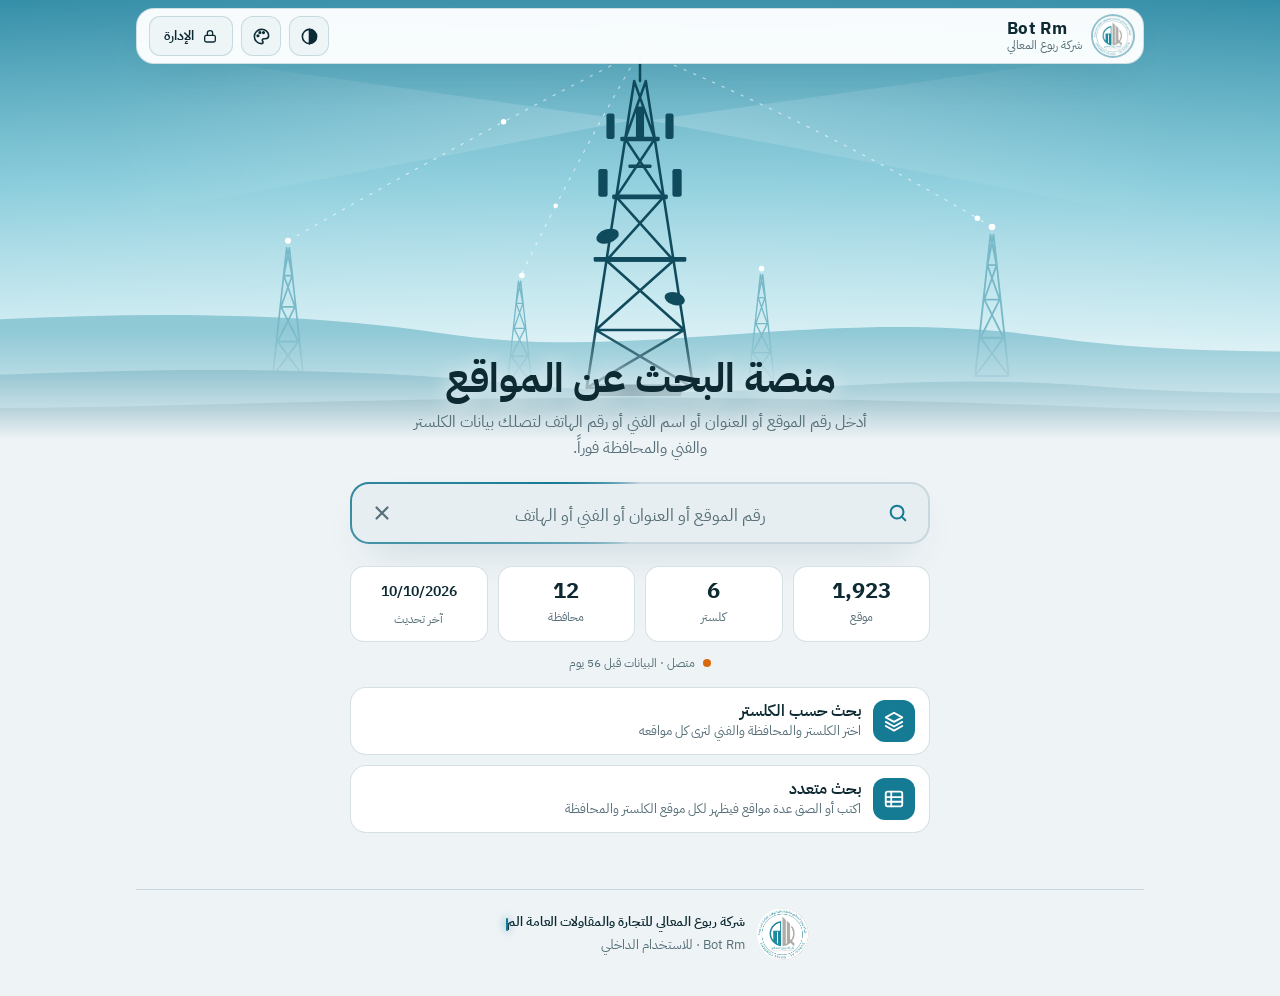
==== commit 28c31dee: "إضافة تبويب التحكمات: 50 تحكماً بالمنصة من لوحة الإدارة Co-Authored-By: Claude Sonnet 5.5 <noreply@a" ====
--- a/index.html
+++ b/index.html
@@ -41,6 +41,7 @@
 <link rel="stylesheet" href="css/admin.css">
 <link rel="stylesheet" href="css/polish.css">
 <link rel="stylesheet" href="css/extras.css">
+<link rel="stylesheet" href="css/controls.css">
 <link rel="stylesheet" href="css/admin2.css">
 </head>
 <body>
--- a/css/controls.css
+++ b/css/controls.css
@@ -0,0 +1,19 @@
+/* ===== تحكمات الإدارة (js/ui/controlsUi.js): أصناف x-<مفتاح> على <html> تُخفي العنصر ===== */
+.x-showAdmin #adminBtn, .x-showSettings #settingsBtn, .x-sMultiOn #multiBtn, .x-sBrowseOn #browseBtn { display: none !important; }
+.x-forceTheme #themeBtn { display: none !important; }
+.x-forceAccent #settingsBtn { display: none !important; }
+.x-sSimilar .simi { display: none !important; }
+.x-cMap .card .acts a.btn.pri.icon { display: none !important; }
+.x-cWa .mini.wa { display: none !important; }
+.x-cImg #imgBtn, .x-cPrint #printBtn, .x-cShare #shareBtn, .x-cShare #copyBtn { display: none !important; }
+.x-cMore details.more[data-mem=more], .x-cHist details.hist { display: none !important; }
+.x-cFresh .bd.upd { display: none !important; } .x-cFresh .chg { animation: none !important; }
+.x-hStats #stats, .x-hFooter #foot, .x-hConn #conn, .x-hScene #stage { display: none !important; }
+
+/* شاشة الصيانة: تخفي البحث والنتائج وتبقي الرأس (وفيه زر الإدارة) */
+.maint { display: none; }
+.is-maint .maint { display: grid; place-items: center; padding: 28px 16px; }
+.is-maint .hero, .is-maint #out { display: none !important; }
+.maint-card { max-width: 440px; width: 100%; text-align: center; padding: 28px 22px; border: 1px solid var(--line); border-radius: 22px; background: var(--bg2); display: grid; gap: 10px; justify-items: center; }
+.maint-card svg { width: 46px; height: 46px; color: var(--acc); }
+.maint-card h2 { margin: 4px 0 0; font-size: 22px; } .maint-card p { margin: 0; color: var(--mut); line-height: 1.7; } .maint-card small { color: var(--acc); font-weight: 700; }
--- a/css/admin2.css
+++ b/css/admin2.css
@@ -262,3 +262,24 @@
 @media (prefers-reduced-motion: reduce) { .spk polyline { stroke-dashoffset: 0; } .spk circle { opacity: 1; } }
 .gg-v { flex-wrap: wrap; } .gg-p { margin-inline-start: auto; font-weight: 700; color: var(--mut); }
 .kcs.in { margin-bottom: 14px; }
+
+/* ---- التحكمات ---- */
+.ctl-bar { display: flex; gap: 12px; align-items: center; margin: 14px 0; } .ctl-bar .inp { flex: 1; max-width: 380px; }
+.ctg[hidden], .ctr[hidden] { display: none; }
+.ctr { display: flex; gap: 16px; align-items: center; justify-content: space-between; padding: 12px 0; border-top: 1px solid var(--line); transition: background .25s; }
+.ctr:first-child { border-top: 0; }
+.ctr.dirty { background: color-mix(in srgb, var(--acc) 9%, transparent); box-shadow: inset 3px 0 0 var(--acc); padding-inline: 10px; border-radius: 8px; }
+.ctl-t { display: grid; gap: 2px; min-width: 0; flex: 1; } .ctl-t b { font-size: 14px; } .ctl-t small { color: var(--mut); font-size: 12px; line-height: 1.5; }
+.ctl-f { flex: 0 0 auto; display: flex; flex-direction: column; align-items: flex-end; gap: 4px; max-width: 46%; }
+.ctl-f .inp[type=text], .ctl-f select.inp { min-width: 220px; width: 100%; }
+.ctn { display: inline-flex; align-items: center; gap: 6px; } .ctn .inp { width: 92px; text-align: center; }
+.tgl { position: relative; display: inline-block; width: 46px; height: 26px; cursor: pointer; }
+.tgl input { position: absolute; inset: 0; opacity: 0; margin: 0; cursor: pointer; z-index: 1; }
+.tgl i { position: absolute; inset: 0; border-radius: 99px; background: var(--line); transition: background .2s; }
+.tgl i::after { content: ''; position: absolute; top: 3px; inset-inline-start: 3px; width: 20px; height: 20px; border-radius: 50%; background: #fff; box-shadow: 0 1px 3px rgba(0,0,0,.3); transition: transform .2s; }
+.tgl input:checked + i { background: var(--acc); } .tgl input:checked + i::after { transform: translateX(-20px); }
+.tgl input:focus-visible + i { outline: 2px solid var(--acc); outline-offset: 2px; }
+.ctl-save { position: sticky; bottom: 10px; display: flex; gap: 10px; align-items: center; justify-content: flex-end; margin-top: 14px; padding: 10px 14px; border-radius: 14px; background: var(--card, var(--bg2)); border: 1px solid var(--line); box-shadow: 0 8px 28px rgba(0,0,0,.2); } .ctl-save[hidden] { display: none; } .ctl-save span { margin-inline-end: auto; font-weight: 600; }
+@media (max-width: 640px) { .ctr { flex-wrap: wrap; } .ctl-f { max-width: 100%; width: 100%; align-items: flex-start; } }
+@media (prefers-reduced-motion: reduce) { .tgl i, .tgl i::after, .ctr { transition: none; } }
+.ctr .sr { position: absolute; width: 1px; height: 1px; overflow: hidden; clip: rect(0 0 0 0); white-space: nowrap; }
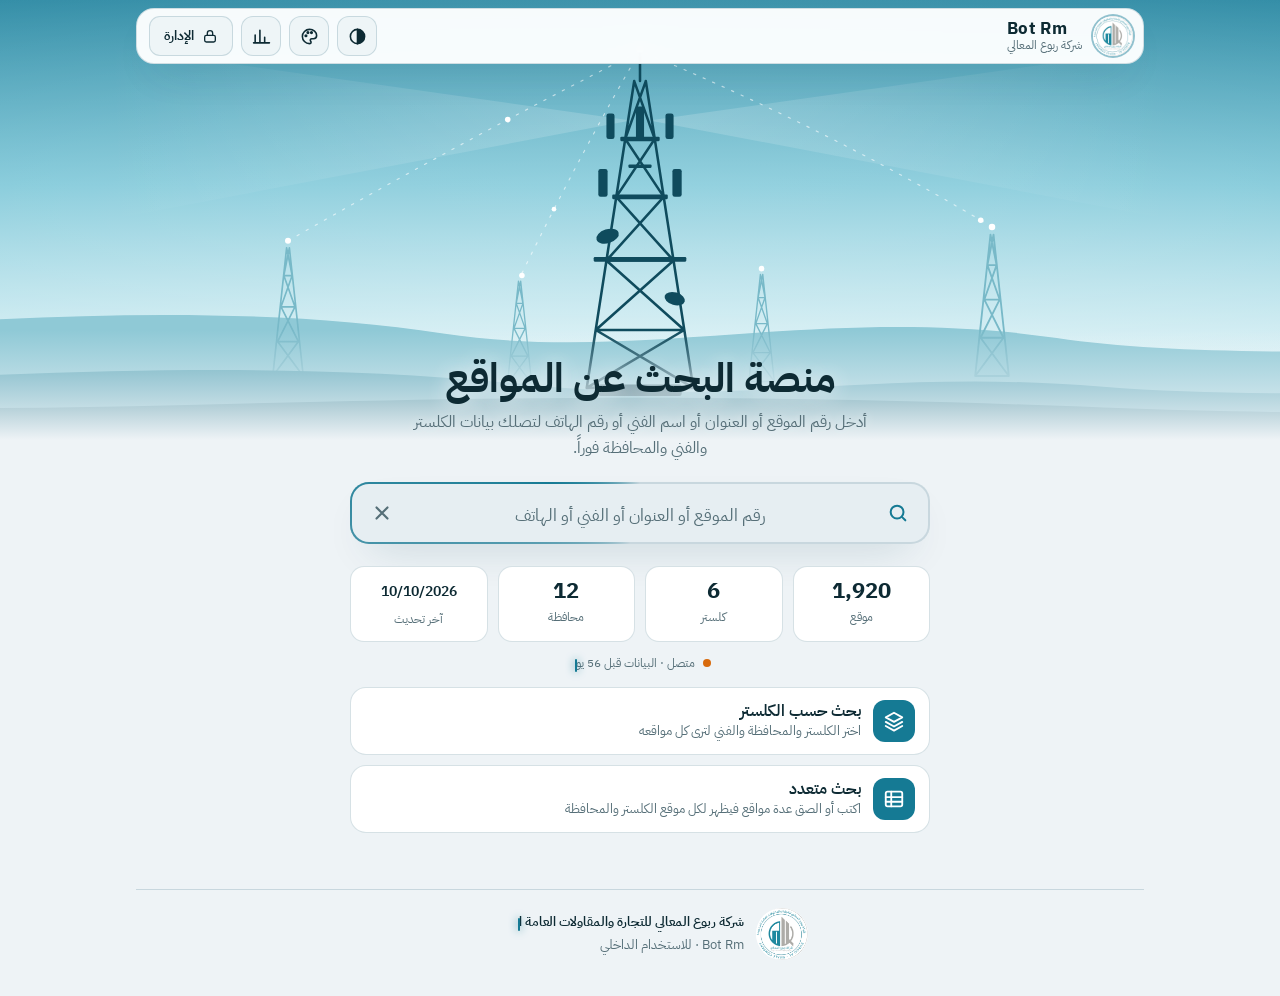
==== commit 4e1d498b: "لوحة المدير: دخول من التطبيق، فلاتر عامة، خريطة، جدول محوري، عبء الفنيين، جودة البيانات، آخر التغيير" ====
--- a/index.html
+++ b/index.html
@@ -100,6 +100,7 @@
         <svg class="i-moon" viewBox="0 0 24 24" fill="none" stroke="currentColor" stroke-width="2" stroke-linecap="round" stroke-linejoin="round"><path d="M21 12.8A9 9 0 1 1 11.2 3a7 7 0 0 0 9.8 9.8z"/></svg>
       </button>
       <button class="btn icon" id="settingsBtn" type="button" aria-label="التخصيص" title="الألوان وحجم الخط"><svg viewBox="0 0 24 24" fill="none" stroke="currentColor" stroke-width="2" stroke-linecap="round" stroke-linejoin="round"><path d="M12 3a9 9 0 1 0 0 18c1.2 0 2-.8 2-1.8 0-.5-.2-.9-.5-1.3-.3-.4-.5-.8-.5-1.3 0-1 .8-1.8 1.8-1.8H17a4 4 0 0 0 4-4c0-4.4-4-8-9-8z"/><circle cx="7.5" cy="11" r="1" fill="currentColor"/><circle cx="10" cy="7" r="1" fill="currentColor"/><circle cx="14.5" cy="7" r="1" fill="currentColor"/></svg></button>
+      <a class="btn icon" id="mgrBtn" href="manager.html" aria-label="لوحة المدير" title="لوحة المدير"><svg viewBox="0 0 24 24" fill="none" stroke="currentColor" stroke-width="2" stroke-linecap="round" stroke-linejoin="round"><path d="M4 20V10M10 20V4M16 20v-7M22 20H2"/></svg></a>
       <button class="btn" id="adminBtn" type="button"><svg viewBox="0 0 24 24" fill="none" stroke="currentColor" stroke-width="2" stroke-linecap="round" stroke-linejoin="round"><rect x="4" y="11" width="16" height="10" rx="2.5"/><path d="M8 11V8a4 4 0 0 1 8 0v3"/></svg>الإدارة</button>
     </div>
   </header>
--- a/css/controls.css
+++ b/css/controls.css
@@ -1,5 +1,5 @@
 /* ===== تحكمات الإدارة (js/ui/controlsUi.js): أصناف x-<مفتاح> على <html> تُخفي العنصر ===== */
-.x-showAdmin #adminBtn, .x-showSettings #settingsBtn, .x-sMultiOn #multiBtn, .x-sBrowseOn #browseBtn { display: none !important; }
+.x-showAdmin #adminBtn, .x-showMgr #mgrBtn, .x-showSettings #settingsBtn, .x-sMultiOn #multiBtn, .x-sBrowseOn #browseBtn { display: none !important; }
 .x-forceTheme #themeBtn { display: none !important; }
 .x-forceAccent #settingsBtn { display: none !important; }
 .x-sSimilar .simi { display: none !important; }
@@ -17,3 +17,4 @@
 .maint-card { max-width: 440px; width: 100%; text-align: center; padding: 28px 22px; border: 1px solid var(--line); border-radius: 22px; background: var(--bg2); display: grid; gap: 10px; justify-items: center; }
 .maint-card svg { width: 46px; height: 46px; color: var(--acc); }
 .maint-card h2 { margin: 4px 0 0; font-size: 22px; } .maint-card p { margin: 0; color: var(--mut); line-height: 1.7; } .maint-card small { color: var(--acc); font-weight: 700; }
+a.btn { text-decoration: none; }
